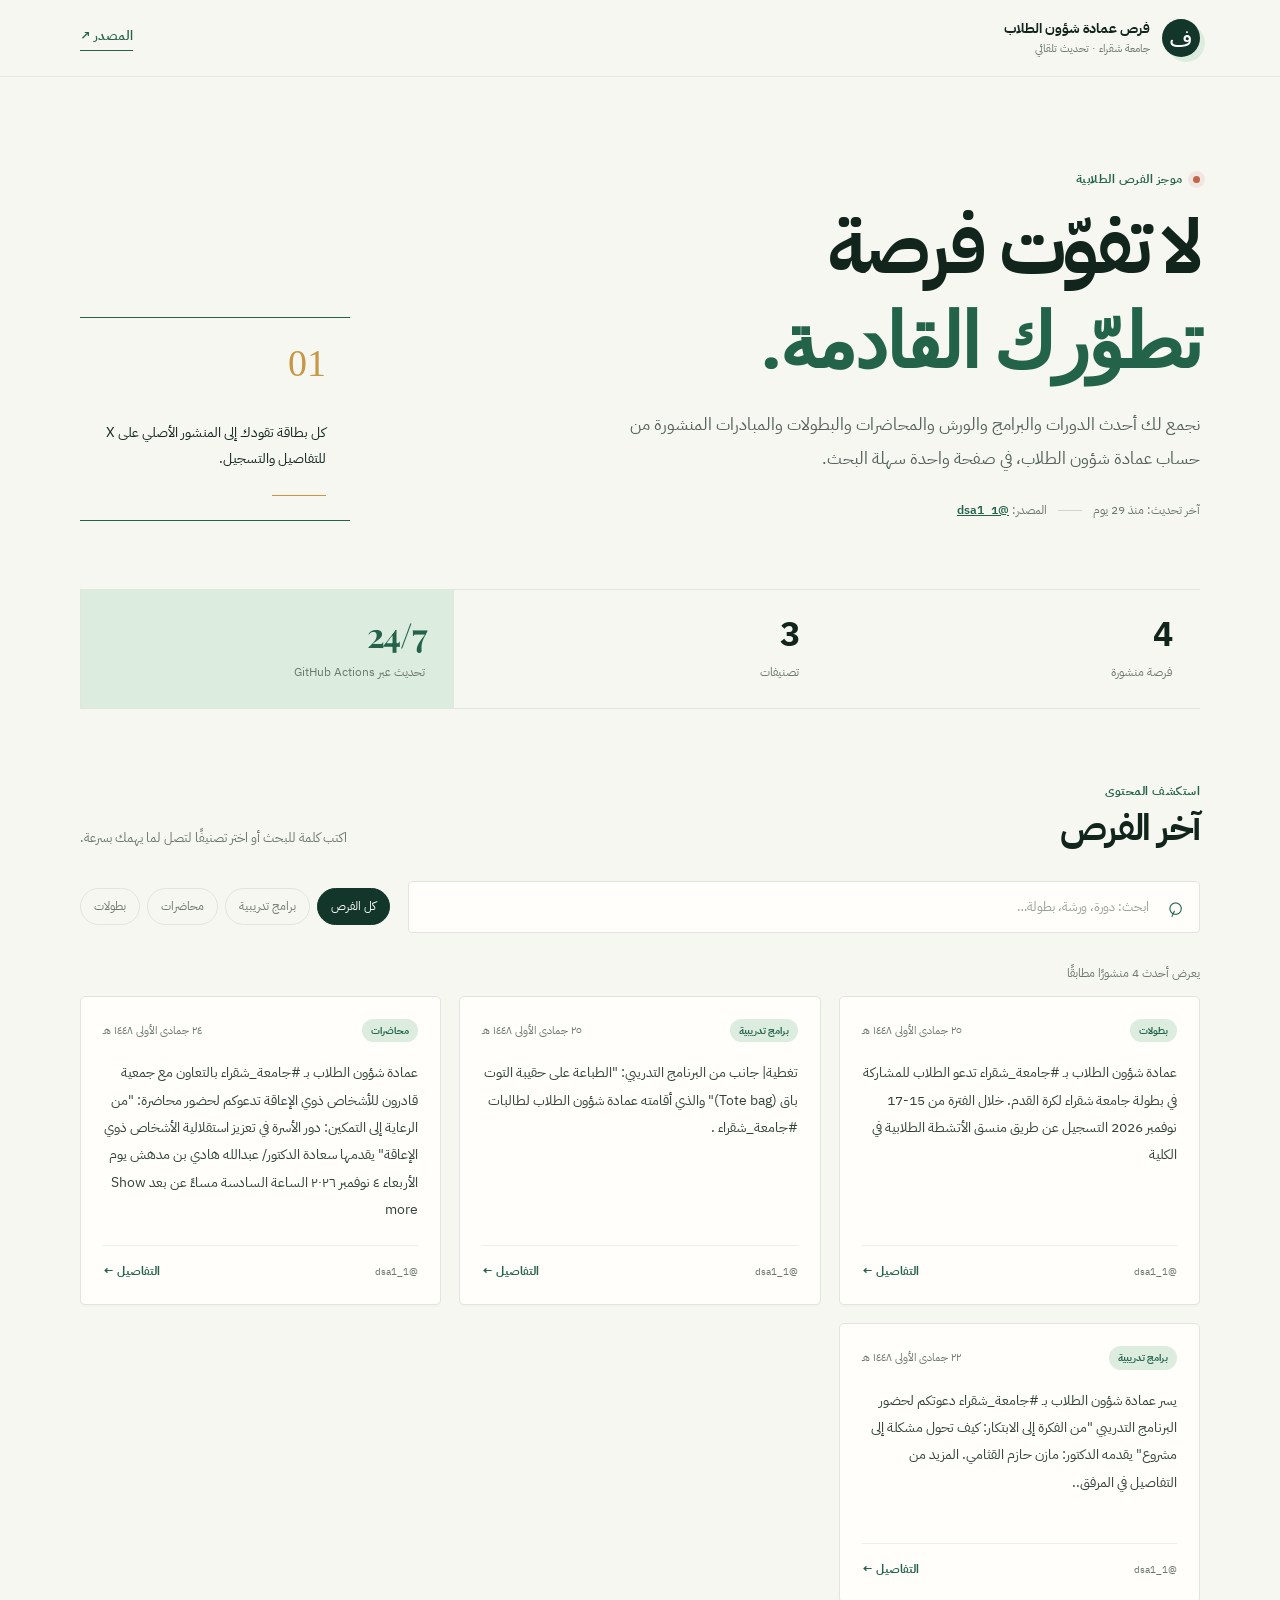
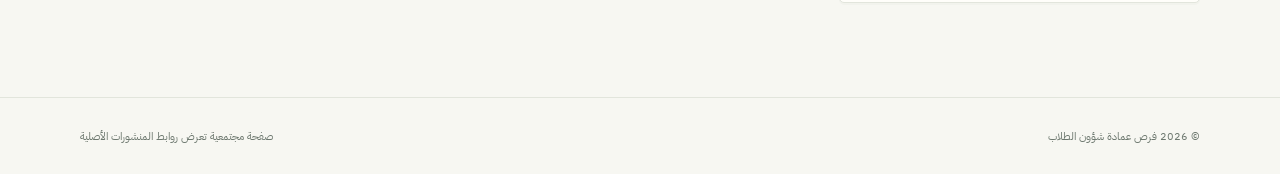
==== index.html @ 137a3822 "feat: صفحة فرص عمادة شؤون الطلاب" ====
<!doctype html>
<html lang="ar" dir="rtl">
  <head>
    <meta charset="UTF-8" />
    <meta name="viewport" content="width=device-width, initial-scale=1.0" />
    <meta name="description" content="منصة خفيفة تجمع فرص الدورات والبرامج والورش والبطولات من حساب عمادة شؤون الطلاب بجامعة شقراء." />
    <meta name="theme-color" content="#12372a" />
    <title>فرص عمادة شؤون الطلاب</title>
    <link rel="preconnect" href="https://fonts.googleapis.com" />
    <link rel="preconnect" href="https://fonts.gstatic.com" crossorigin />
    <link href="https://fonts.googleapis.com/css2?family=IBM+Plex+Sans+Arabic:wght@400;500;600;700&family=Playfair+Display:wght@600;700&display=swap" rel="stylesheet" />
    <link rel="stylesheet" href="styles.css" />
  </head>
  <body>
    <header class="site-header">
      <div class="shell header-inner">
        <a class="brand" href="./" aria-label="العودة إلى الصفحة الرئيسية">
          <span class="brand-mark" aria-hidden="true">ف</span>
          <span>
            <strong>فرص عمادة شؤون الطلاب</strong>
            <small>جامعة شقراء · تحديث تلقائي</small>
          </span>
        </a>
        <a class="source-link" href="https://x.com/1_dsa1" target="_blank" rel="noreferrer">المصدر <span aria-hidden="true">↗</span></a>
      </div>
    </header>

    <main>
      <section class="hero shell">
        <div class="hero-copy">
          <p class="eyebrow"><span class="live-dot"></span> موجز الفرص الطلابية</p>
          <h1>لا تفوّت فرصة<br /><em>تطوّرك القادمة.</em></h1>
          <p class="hero-text">نجمع لك أحدث الدورات والبرامج والورش والمحاضرات والبطولات والمبادرات المنشورة من حساب عمادة شؤون الطلاب، في صفحة واحدة سهلة البحث.</p>
          <div class="hero-meta">
            <span id="last-updated">جارٍ تحميل آخر تحديث…</span>
            <span class="meta-divider" aria-hidden="true"></span>
            <span>المصدر: <a href="https://x.com/1_dsa1" target="_blank" rel="noreferrer">@1_dsa1</a></span>
          </div>
        </div>
        <div class="hero-note" aria-label="معلومة عن الصفحة">
          <span class="note-number">01</span>
          <p>كل بطاقة تقودك إلى المنشور الأصلي على X للتفاصيل والتسجيل.</p>
          <span class="note-line"></span>
        </div>
      </section>

      <section class="shell stats" aria-label="إحصاءات المحتوى">
        <div class="stat-card"><strong id="total-count">—</strong><span>فرصة منشورة</span></div>
        <div class="stat-card"><strong id="category-count">—</strong><span>تصنيفات</span></div>
        <div class="stat-card accent-stat"><strong>24/7</strong><span>تحديث عبر GitHub Actions</span></div>
      </section>

      <section class="shell feed-section" aria-labelledby="feed-title">
        <div class="section-heading">
          <div>
            <p class="eyebrow">استكشف المحتوى</p>
            <h2 id="feed-title">آخر الفرص</h2>
          </div>
          <p class="section-description">اكتب كلمة للبحث أو اختر تصنيفًا لتصل لما يهمك بسرعة.</p>
        </div>

        <div class="toolbar">
          <label class="search-box">
            <span class="search-icon" aria-hidden="true">⌕</span>
            <span class="sr-only">ابحث في المنشورات</span>
            <input id="search-input" type="search" placeholder="ابحث: دورة، ورشة، بطولة…" autocomplete="off" />
            <button id="clear-search" class="clear-search" type="button" aria-label="مسح البحث" hidden>×</button>
          </label>
          <div id="filters" class="filters" role="tablist" aria-label="تصفية حسب التصنيف"></div>
        </div>

        <div id="feed-status" class="feed-status" role="status"></div>
        <div id="posts-grid" class="posts-grid" aria-live="polite"></div>
        <div id="empty-state" class="empty-state" hidden>
          <span class="empty-icon">⌁</span>
          <h3>ما لقينا نتائج بهذا البحث</h3>
          <p>جرّب كلمة أخرى أو اختر «كل الفرص» لعرض المحتوى المتاح.</p>
        </div>
      </section>
    </main>

    <footer class="site-footer">
      <div class="shell footer-inner">
        <span>© <span id="year"></span> فرص عمادة شؤون الطلاب</span>
        <span>صفحة مجتمعية تعرض روابط المنشورات الأصلية</span>
      </div>
    </footer>

    <script src="app.js" defer></script>
  </body>
</html>
---- styles.css ----
@import url('https://fonts.googleapis.com/css2?family=IBM+Plex+Sans+Arabic:wght@400;500;600;700&family=Playfair+Display:wght@600;700&display=swap');

:root {
  --ink: #12251d;
  --muted: #6d786f;
  --paper: #f7f7f2;
  --card: #fffefa;
  --line: #e2e5dc;
  --green: #12372a;
  --green-2: #23634a;
  --mint: #dcecdf;
  --gold: #c69745;
  --shadow: 0 16px 44px rgba(24, 52, 40, 0.08);
}

* { box-sizing: border-box; }
html { scroll-behavior: smooth; }
body {
  margin: 0;
  color: var(--ink);
  background: var(--paper);
  font-family: 'IBM Plex Sans Arabic', Tahoma, sans-serif;
  line-height: 1.75;
}
a { color: inherit; }
.shell { width: min(1120px, calc(100% - 40px)); margin-inline: auto; }
.site-header { border-bottom: 1px solid rgba(226, 229, 220, .8); background: rgba(247, 247, 242, .92); backdrop-filter: blur(14px); position: sticky; top: 0; z-index: 10; }
.header-inner { min-height: 76px; display: flex; align-items: center; justify-content: space-between; gap: 24px; }
.brand { display: inline-flex; align-items: center; gap: 12px; text-decoration: none; }
.brand-mark { width: 38px; height: 38px; border-radius: 50%; display: grid; place-items: center; color: #fff; background: var(--green); font-family: Georgia, serif; font-size: 23px; box-shadow: 5px 5px 0 var(--mint); }
.brand strong, .brand small { display: block; line-height: 1.35; }
.brand strong { font-size: 14px; font-weight: 700; }
.brand small { color: var(--muted); font-size: 11px; margin-top: 3px; }
.source-link { color: var(--green-2); text-decoration: none; font-size: 13px; font-weight: 600; border-bottom: 1px solid var(--green-2); padding-bottom: 2px; }
.hero { display: grid; grid-template-columns: minmax(0, 1fr) 270px; gap: 80px; padding-top: 92px; padding-bottom: 68px; align-items: end; }
.eyebrow { margin: 0 0 14px; color: var(--green-2); font-size: 12px; font-weight: 700; letter-spacing: .04em; }
.live-dot { width: 7px; height: 7px; display: inline-block; border-radius: 50%; background: #bd684b; margin-left: 7px; box-shadow: 0 0 0 5px rgba(189, 104, 75, .11); }
h1, h2, h3, p { margin-top: 0; }
h1 { max-width: 690px; margin-bottom: 20px; font-size: clamp(42px, 6vw, 76px); line-height: 1.17; letter-spacing: -.045em; font-weight: 700; }
h1 em { color: var(--green-2); font-family: 'Playfair Display', Georgia, serif; font-style: normal; letter-spacing: -.04em; }
.hero-text { max-width: 600px; color: #526159; font-size: 17px; line-height: 2; margin-bottom: 24px; }
.hero-meta { display: flex; align-items: center; flex-wrap: wrap; gap: 11px; color: var(--muted); font-size: 12px; }
.hero-meta a { color: var(--green-2); font-weight: 600; }
.meta-divider { width: 24px; border-top: 1px solid #cfd5ca; }
.hero-note { position: relative; min-height: 192px; padding: 26px 24px 24px; border-top: 1px solid var(--green-2); border-bottom: 1px solid var(--green-2); }
.note-number { color: var(--gold); font-family: Georgia, serif; font-size: 38px; line-height: 1; }
.hero-note p { margin: 35px 0 24px; font-size: 14px; line-height: 1.8; }
.note-line { display: block; height: 1px; width: 54px; background: var(--gold); }
.stats { display: grid; grid-template-columns: repeat(3, 1fr); border-block: 1px solid var(--line); }
.stat-card { min-height: 116px; padding: 25px 28px; border-left: 1px solid var(--line); }
.stat-card:first-child { border-left: 0; }
.stat-card strong, .stat-card span { display: block; }
.stat-card strong { font-size: 34px; line-height: 1.15; letter-spacing: -.04em; }
.stat-card span { color: var(--muted); font-size: 12px; margin-top: 8px; }
.accent-stat { background: var(--mint); }
.accent-stat strong { color: var(--green-2); font-family: 'Playfair Display', Georgia, serif; }
.feed-section { padding-top: 72px; padding-bottom: 94px; }
.section-heading { display: flex; align-items: end; justify-content: space-between; gap: 30px; margin-bottom: 30px; }
.section-heading .eyebrow { margin-bottom: 4px; }
h2 { margin-bottom: 0; font-size: 36px; letter-spacing: -.035em; line-height: 1.25; }
.section-description { max-width: 290px; color: var(--muted); font-size: 13px; margin-bottom: 0; line-height: 1.9; }
.toolbar { display: flex; gap: 18px; align-items: center; margin-bottom: 30px; }
.search-box { flex: 1 1 290px; min-height: 52px; position: relative; display: flex; align-items: center; border: 1px solid var(--line); background: var(--card); border-radius: 4px; transition: border-color .2s, box-shadow .2s; }
.search-box:focus-within { border-color: var(--green-2); box-shadow: 0 0 0 4px rgba(35, 99, 74, .08); }
.search-icon { color: var(--green-2); font-size: 27px; line-height: 1; padding: 0 16px; transform: rotate(-20deg); }
.search-box input { min-width: 0; flex: 1; height: 50px; border: 0; outline: none; color: var(--ink); background: transparent; font: inherit; font-size: 13px; }
.search-box input::placeholder { color: #98a19b; }
.clear-search { border: 0; background: transparent; color: var(--muted); cursor: pointer; font-size: 24px; line-height: 1; padding: 6px 15px; }
.filters { display: flex; gap: 7px; flex-wrap: wrap; justify-content: flex-start; }
.filter-button { border: 1px solid var(--line); border-radius: 20px; padding: 7px 13px; color: var(--muted); background: transparent; cursor: pointer; font: inherit; font-size: 12px; white-space: nowrap; transition: .2s; }
.filter-button:hover, .filter-button.active { color: #fff; border-color: var(--green); background: var(--green); }
.feed-status { min-height: 23px; color: var(--muted); font-size: 12px; margin-bottom: 10px; }
.posts-grid { display: grid; grid-template-columns: repeat(3, minmax(0, 1fr)); gap: 18px; }
.post-card { display: flex; min-height: 280px; flex-direction: column; background: var(--card); border: 1px solid var(--line); border-radius: 5px; padding: 22px; box-shadow: 0 2px 0 rgba(18, 55, 42, .02); transition: transform .22s ease, box-shadow .22s ease, border-color .22s ease; }
.post-card:hover { transform: translateY(-4px); border-color: #c9d7cc; box-shadow: var(--shadow); }
.card-top { display: flex; justify-content: space-between; align-items: center; gap: 10px; margin-bottom: 17px; }
.card-date { color: var(--muted); font-size: 11px; }
.card-category { color: var(--green-2); background: var(--mint); border-radius: 20px; padding: 3px 9px; font-size: 10px; font-weight: 700; }
.post-text { display: -webkit-box; line-clamp: 6; -webkit-line-clamp: 6; -webkit-box-orient: vertical; overflow: hidden; color: #304238; font-size: 14px; line-height: 1.95; margin-bottom: 22px; }
.post-footer { display: flex; align-items: center; justify-content: space-between; gap: 10px; margin-top: auto; padding-top: 15px; border-top: 1px solid #edf0ea; }
.post-tags { display: flex; flex-wrap: wrap; gap: 5px; }
.post-tag { color: var(--muted); font-size: 10px; }
.post-link { color: var(--green-2); font-size: 12px; font-weight: 700; text-decoration: none; white-space: nowrap; }
.post-link span { display: inline-block; transition: transform .2s; }
.post-link:hover span { transform: translateX(-4px); }
.empty-state { text-align: center; padding: 70px 20px; border: 1px dashed #ccd7cd; background: rgba(255, 254, 250, .55); }
.empty-icon { color: var(--gold); display: block; font-size: 38px; line-height: 1; }
.empty-state h3 { margin: 12px 0 4px; font-size: 18px; }
.empty-state p { color: var(--muted); margin: 0; font-size: 13px; }
.site-footer { border-top: 1px solid var(--line); color: var(--muted); font-size: 11px; }
.footer-inner { min-height: 76px; display: flex; align-items: center; justify-content: space-between; gap: 20px; }
.sr-only { position: absolute; width: 1px; height: 1px; padding: 0; margin: -1px; overflow: hidden; clip: rect(0, 0, 0, 0); white-space: nowrap; border: 0; }
@media (max-width: 900px) {
  .hero { grid-template-columns: 1fr; gap: 35px; padding-top: 68px; }
  .hero-note { max-width: 400px; }
  .posts-grid { grid-template-columns: repeat(2, minmax(0, 1fr)); }
  .toolbar { align-items: stretch; flex-direction: column; }
}
@media (max-width: 620px) {
  .shell { width: min(100% - 28px, 1120px); }
  .header-inner { min-height: 68px; }
  .brand strong { font-size: 12px; }
  .brand small { font-size: 10px; }
  .source-link { font-size: 11px; }
  .hero { padding-top: 52px; padding-bottom: 48px; }
  h1 { font-size: 46px; }
  .hero-text { font-size: 15px; }
  .stats { grid-template-columns: 1fr 1fr; }
  .stat-card { min-height: 96px; padding: 19px 16px; }
  .stat-card strong { font-size: 27px; }
  .accent-stat { grid-column: span 2; border-top: 1px solid var(--line); border-left: 0; }
  .feed-section { padding-top: 52px; padding-bottom: 64px; }
  .section-heading { display: block; }
  .section-description { margin-top: 12px; }
  .posts-grid { grid-template-columns: 1fr; }
  .post-card { min-height: 245px; }
  .footer-inner { align-items: flex-start; flex-direction: column; justify-content: center; padding-block: 17px; gap: 2px; }
}
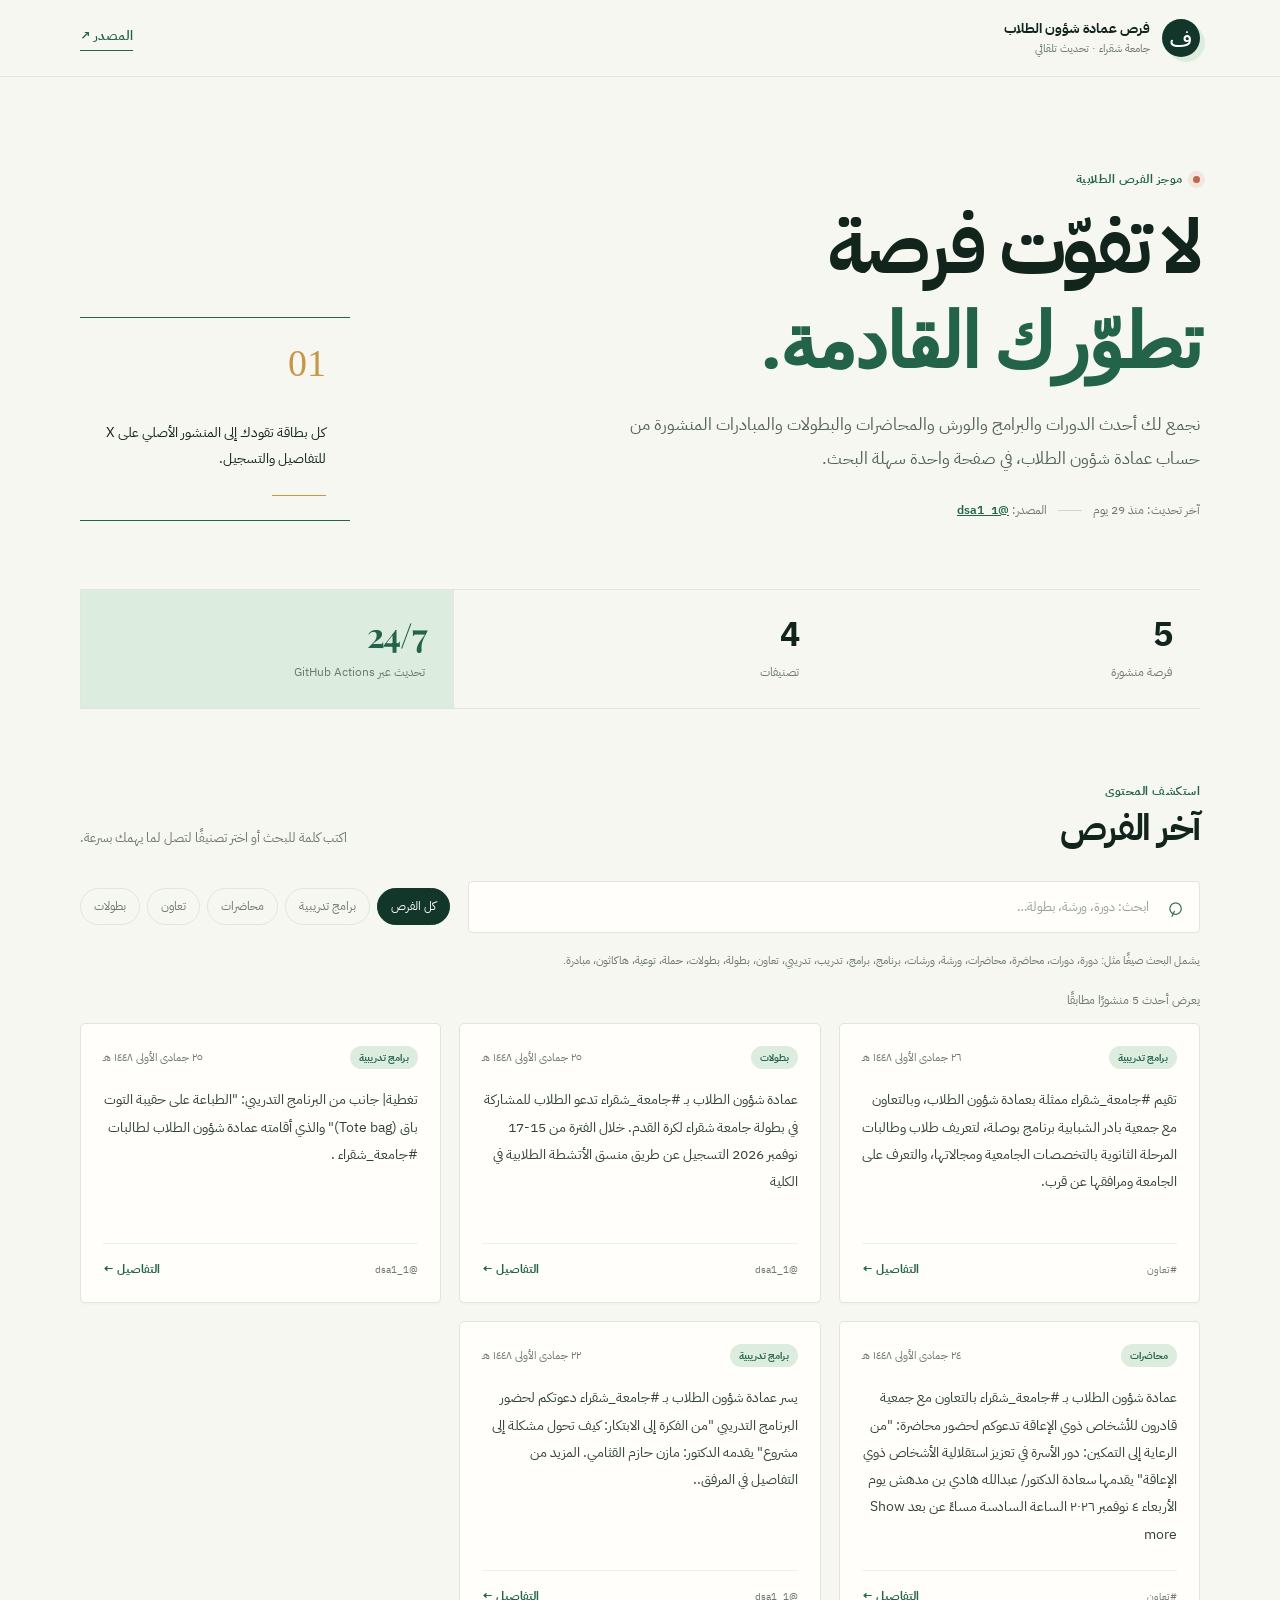
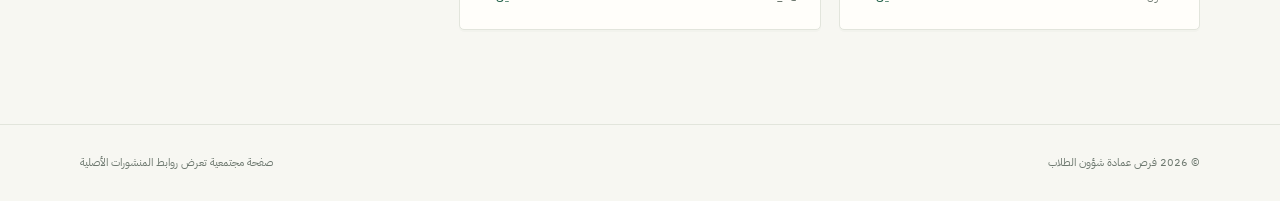
==== commit 095049c4: "feat: expand Arabic opportunity keywords" ====
--- a/index.html
+++ b/index.html
@@ -68,6 +68,7 @@
           </label>
           <div id="filters" class="filters" role="tablist" aria-label="تصفية حسب التصنيف"></div>
         </div>
+        <p class="keyword-hint">يشمل البحث صيغًا مثل: دورة، دورات، محاضرة، محاضرات، ورشة، ورشات، برنامج، برامج، تدريب، تدريبي، تعاون، بطولة، بطولات، حملة، توعية، هاكاثون، مبادرة.</p>
 
         <div id="feed-status" class="feed-status" role="status"></div>
         <div id="posts-grid" class="posts-grid" aria-live="polite"></div>
--- a/styles.css
+++ b/styles.css
@@ -67,6 +67,7 @@
 .search-box input::placeholder { color: #98a19b; }
 .clear-search { border: 0; background: transparent; color: var(--muted); cursor: pointer; font-size: 24px; line-height: 1; padding: 6px 15px; }
 .filters { display: flex; gap: 7px; flex-wrap: wrap; justify-content: flex-start; }
+.keyword-hint { color: var(--muted); font-size: 11px; line-height: 1.9; margin: -12px 0 18px; }
 .filter-button { border: 1px solid var(--line); border-radius: 20px; padding: 7px 13px; color: var(--muted); background: transparent; cursor: pointer; font: inherit; font-size: 12px; white-space: nowrap; transition: .2s; }
 .filter-button:hover, .filter-button.active { color: #fff; border-color: var(--green); background: var(--green); }
 .feed-status { min-height: 23px; color: var(--muted); font-size: 12px; margin-bottom: 10px; }
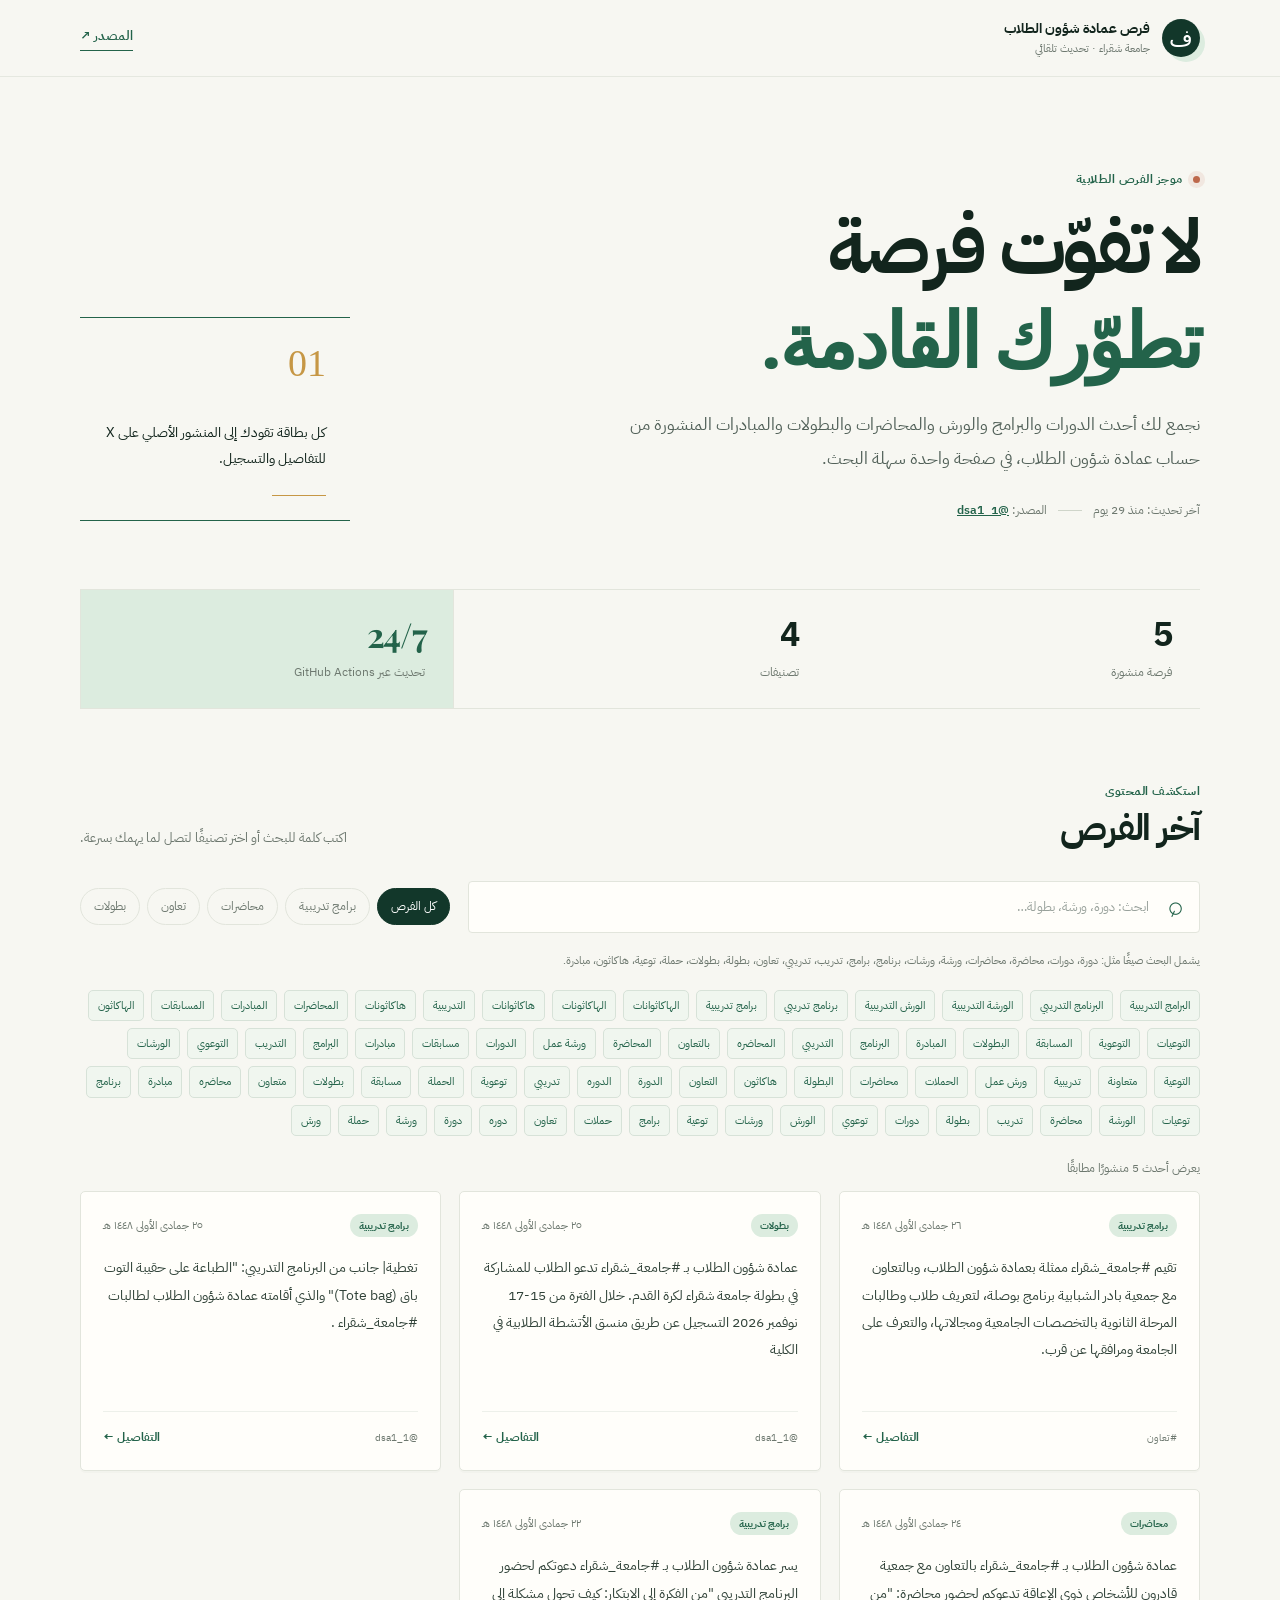
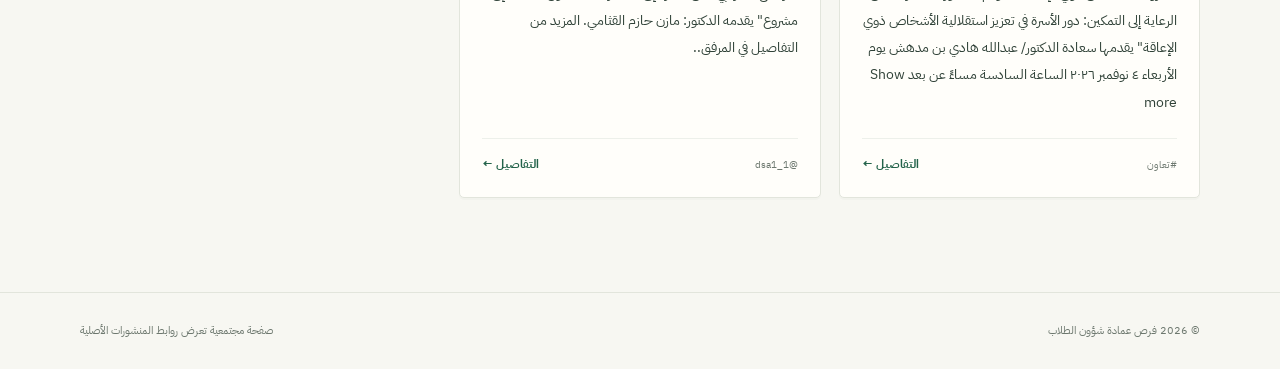
==== commit a69c5c40: "feat: show all search keywords" ====
--- a/index.html
+++ b/index.html
@@ -69,6 +69,7 @@
           <div id="filters" class="filters" role="tablist" aria-label="تصفية حسب التصنيف"></div>
         </div>
         <p class="keyword-hint">يشمل البحث صيغًا مثل: دورة، دورات، محاضرة، محاضرات، ورشة، ورشات، برنامج، برامج، تدريب، تدريبي، تعاون، بطولة، بطولات، حملة، توعية، هاكاثون، مبادرة.</p>
+        <div id="keyword-chips" class="keyword-chips" aria-label="كلمات بحث سريعة"></div>
 
         <div id="feed-status" class="feed-status" role="status"></div>
         <div id="posts-grid" class="posts-grid" aria-live="polite"></div>
--- a/styles.css
+++ b/styles.css
@@ -68,6 +68,9 @@
 .clear-search { border: 0; background: transparent; color: var(--muted); cursor: pointer; font-size: 24px; line-height: 1; padding: 6px 15px; }
 .filters { display: flex; gap: 7px; flex-wrap: wrap; justify-content: flex-start; }
 .keyword-hint { color: var(--muted); font-size: 11px; line-height: 1.9; margin: -12px 0 18px; }
+.keyword-chips { display: flex; gap: 7px; flex-wrap: wrap; max-height: none; overflow: visible; margin-bottom: 22px; }
+.keyword-chip { border: 1px solid #d7e2d8; border-radius: 5px; padding: 5px 9px; color: var(--green-2); background: #f0f6ef; cursor: pointer; font: inherit; font-size: 11px; transition: .2s; }
+.keyword-chip:hover, .keyword-chip:focus-visible { color: #fff; border-color: var(--green); background: var(--green); outline: none; }
 .filter-button { border: 1px solid var(--line); border-radius: 20px; padding: 7px 13px; color: var(--muted); background: transparent; cursor: pointer; font: inherit; font-size: 12px; white-space: nowrap; transition: .2s; }
 .filter-button:hover, .filter-button.active { color: #fff; border-color: var(--green); background: var(--green); }
 .feed-status { min-height: 23px; color: var(--muted); font-size: 12px; margin-bottom: 10px; }
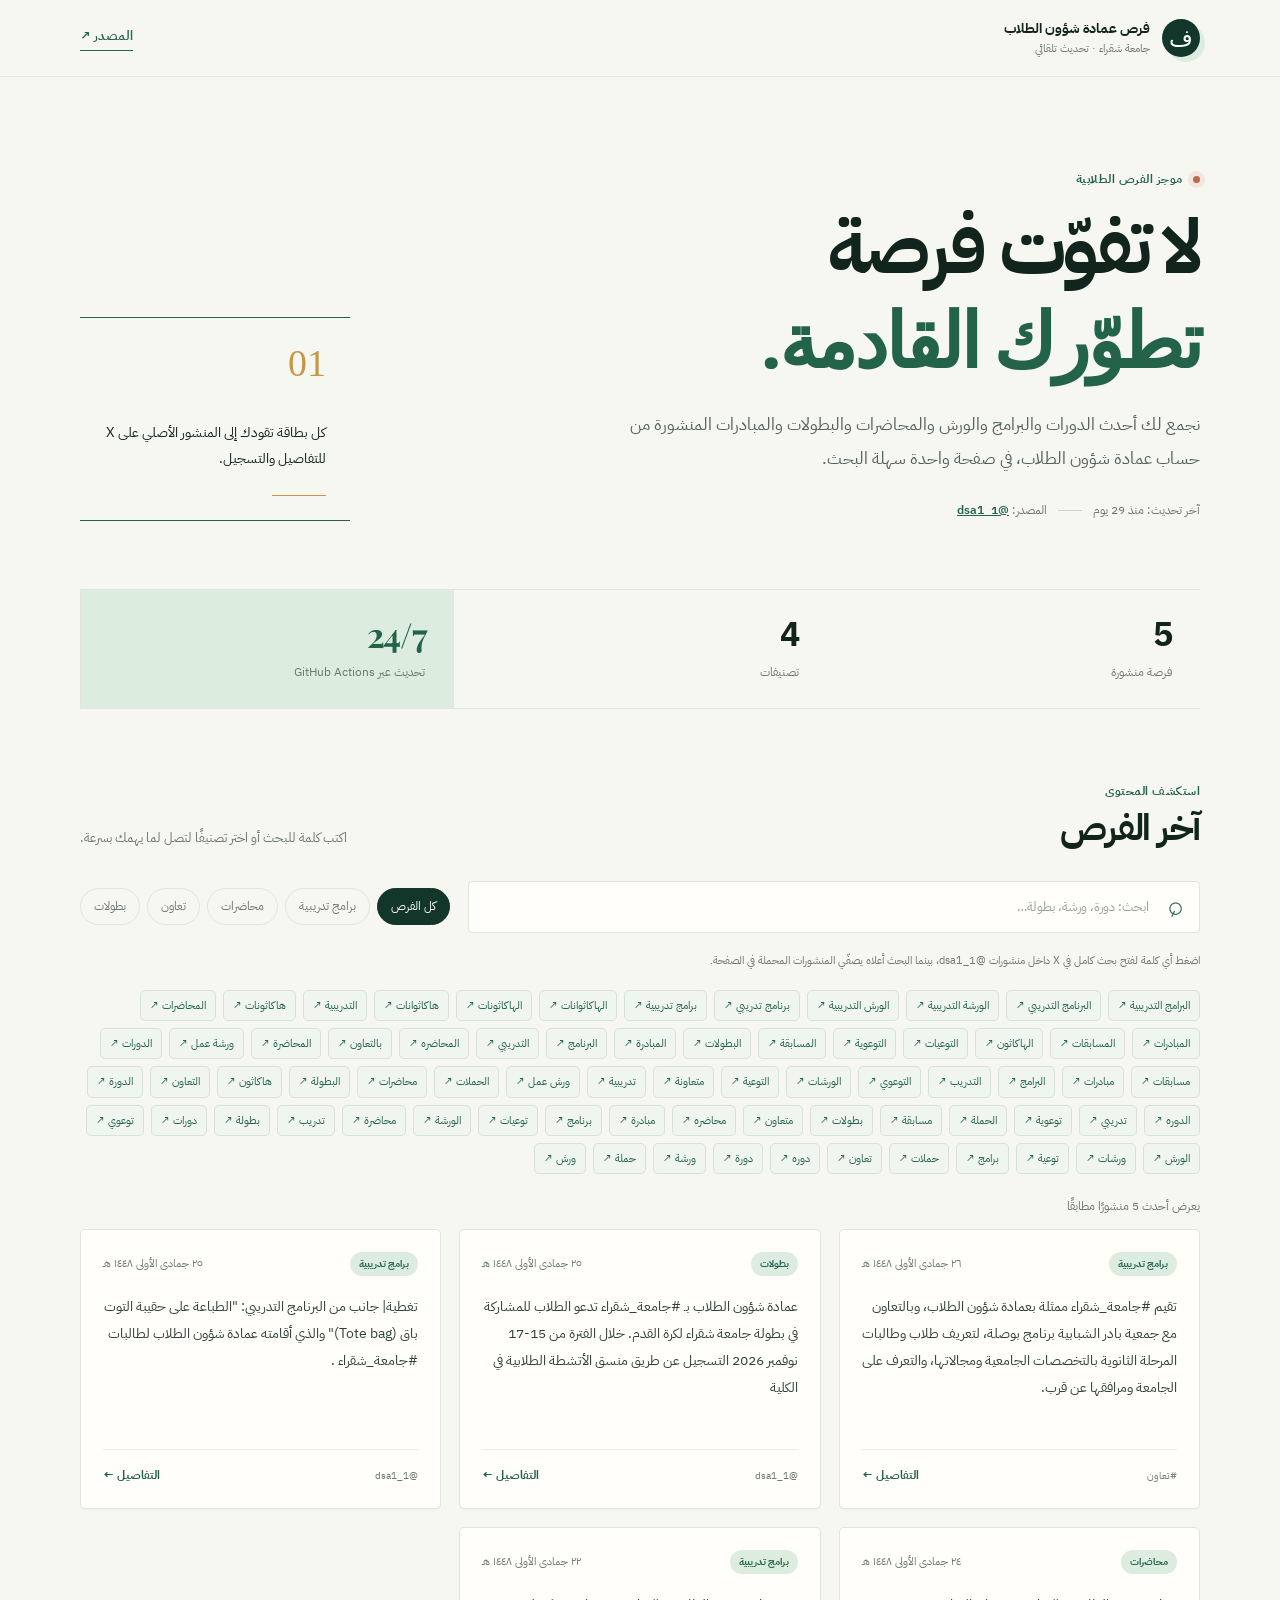
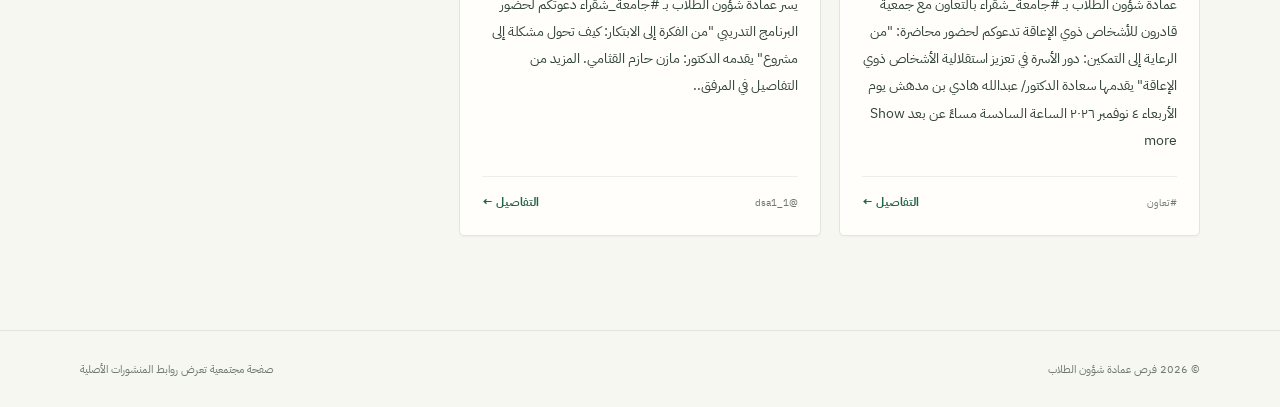
==== commit 5b66e71e: "feat: open full X search for each keyword" ====
--- a/index.html
+++ b/index.html
@@ -68,7 +68,7 @@
           </label>
           <div id="filters" class="filters" role="tablist" aria-label="تصفية حسب التصنيف"></div>
         </div>
-        <p class="keyword-hint">يشمل البحث صيغًا مثل: دورة، دورات، محاضرة، محاضرات، ورشة، ورشات، برنامج، برامج، تدريب، تدريبي، تعاون، بطولة، بطولات، حملة، توعية، هاكاثون، مبادرة.</p>
+        <p class="keyword-hint">اضغط أي كلمة لفتح بحث كامل في X داخل منشورات @1_dsa1، بينما البحث أعلاه يصفّي المنشورات المحملة في الصفحة.</p>
         <div id="keyword-chips" class="keyword-chips" aria-label="كلمات بحث سريعة"></div>
 
         <div id="feed-status" class="feed-status" role="status"></div>
--- a/styles.css
+++ b/styles.css
@@ -69,7 +69,7 @@
 .filters { display: flex; gap: 7px; flex-wrap: wrap; justify-content: flex-start; }
 .keyword-hint { color: var(--muted); font-size: 11px; line-height: 1.9; margin: -12px 0 18px; }
 .keyword-chips { display: flex; gap: 7px; flex-wrap: wrap; max-height: none; overflow: visible; margin-bottom: 22px; }
-.keyword-chip { border: 1px solid #d7e2d8; border-radius: 5px; padding: 5px 9px; color: var(--green-2); background: #f0f6ef; cursor: pointer; font: inherit; font-size: 11px; transition: .2s; }
+.keyword-chip { display: inline-block; border: 1px solid #d7e2d8; border-radius: 5px; padding: 5px 9px; color: var(--green-2); background: #f0f6ef; cursor: pointer; font: inherit; font-size: 11px; text-decoration: none; transition: .2s; }
 .keyword-chip:hover, .keyword-chip:focus-visible { color: #fff; border-color: var(--green); background: var(--green); outline: none; }
 .filter-button { border: 1px solid var(--line); border-radius: 20px; padding: 7px 13px; color: var(--muted); background: transparent; cursor: pointer; font: inherit; font-size: 12px; white-space: nowrap; transition: .2s; }
 .filter-button:hover, .filter-button.active { color: #fff; border-color: var(--green); background: var(--green); }
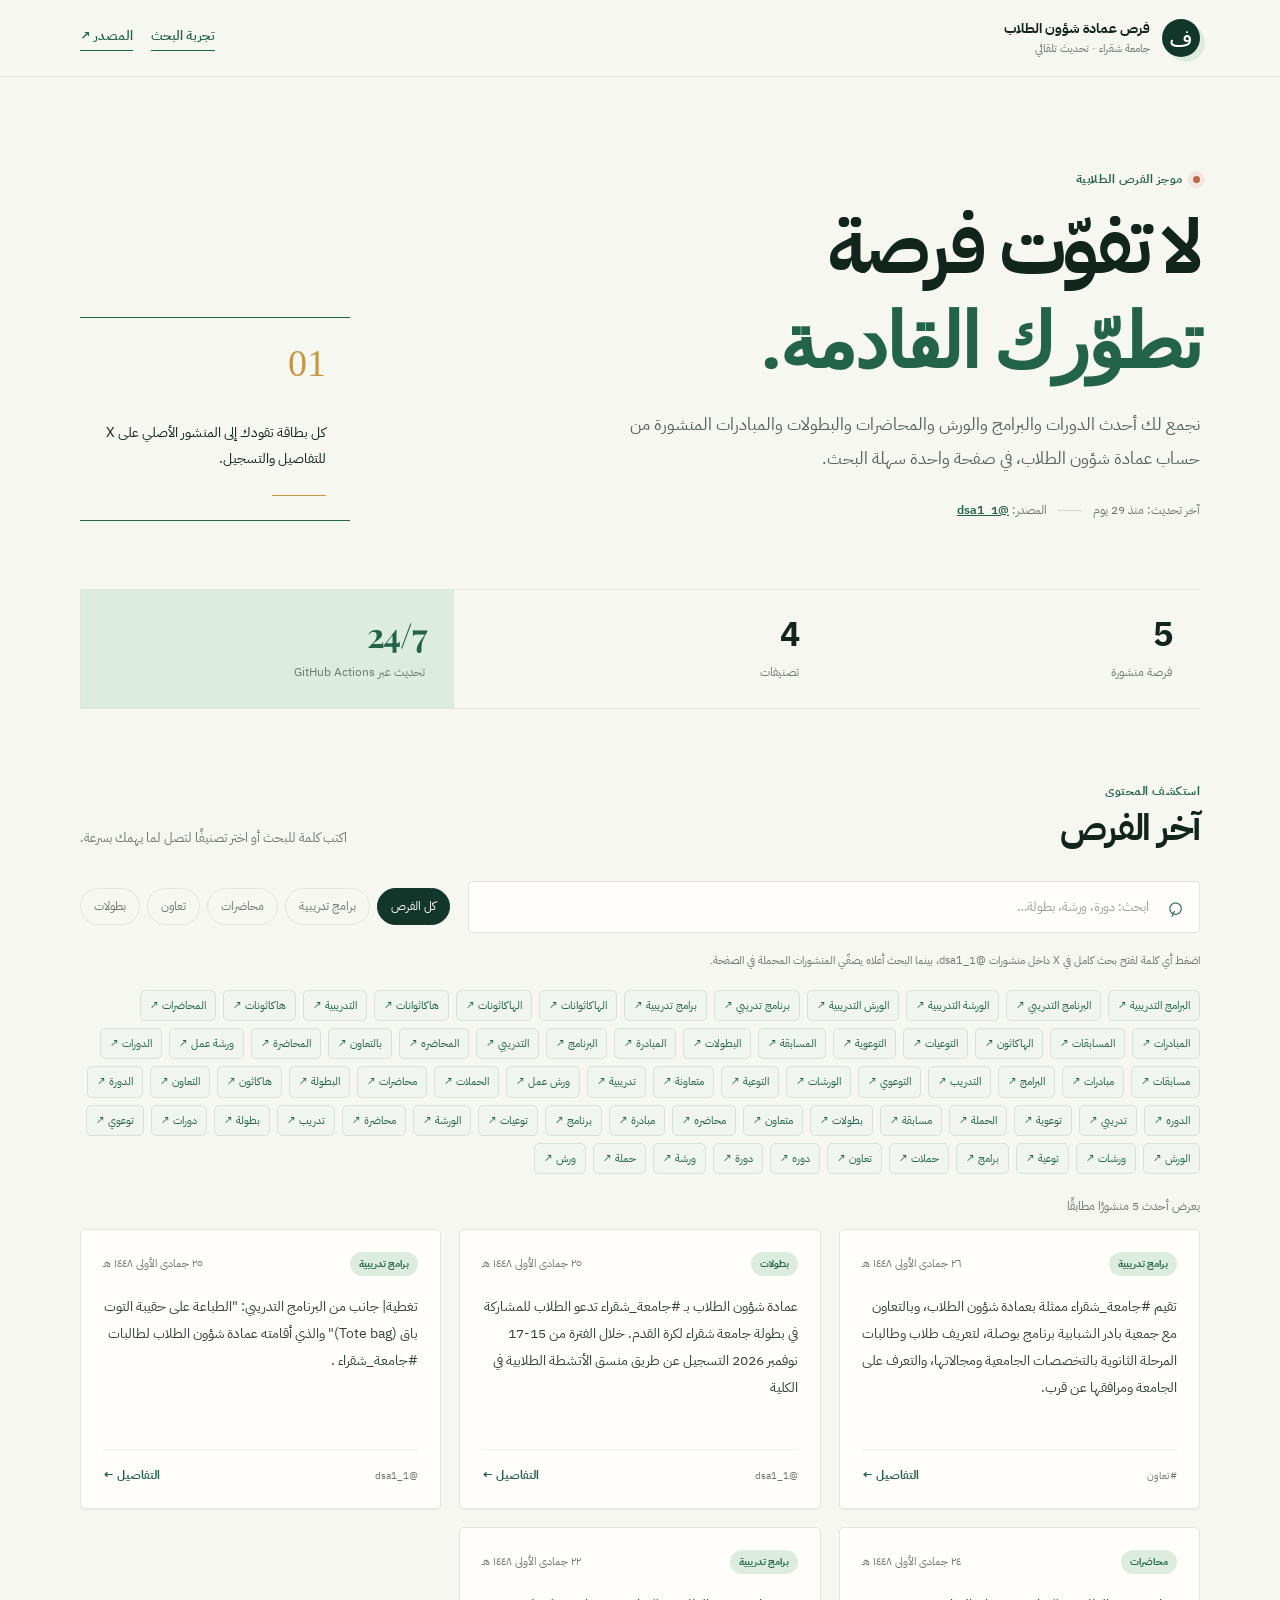
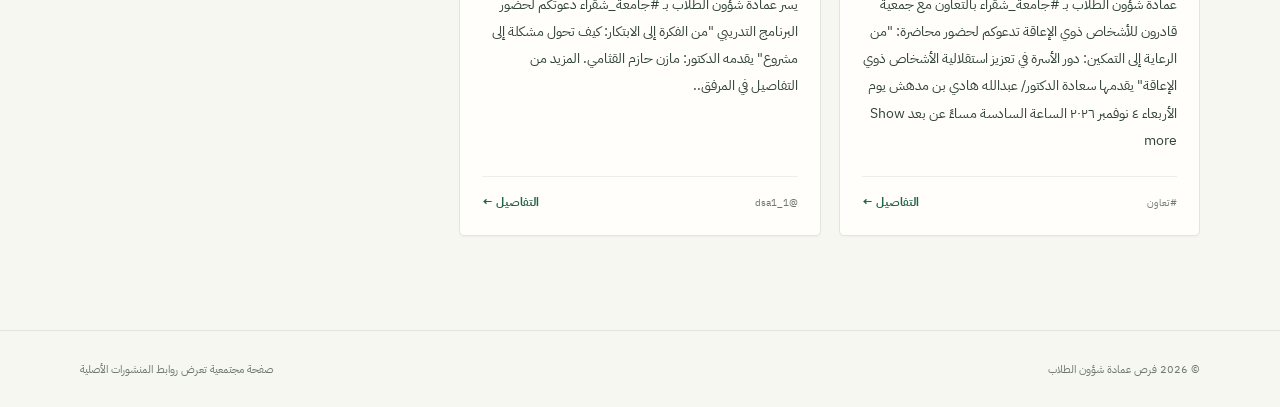
==== commit dcd2d0be: "feat: add local keyword filtering demo" ====
--- a/index.html
+++ b/index.html
@@ -21,7 +21,7 @@
             <small>جامعة شقراء · تحديث تلقائي</small>
           </span>
         </a>
-        <a class="source-link" href="https://x.com/1_dsa1" target="_blank" rel="noreferrer">المصدر <span aria-hidden="true">↗</span></a>
+        <div class="header-links"><a class="source-link" href="demo.html">تجربة البحث</a><a class="source-link" href="https://x.com/1_dsa1" target="_blank" rel="noreferrer">المصدر <span aria-hidden="true">↗</span></a></div>
       </div>
     </header>
 
--- a/styles.css
+++ b/styles.css
@@ -32,6 +32,7 @@
 .brand strong { font-size: 14px; font-weight: 700; }
 .brand small { color: var(--muted); font-size: 11px; margin-top: 3px; }
 .source-link { color: var(--green-2); text-decoration: none; font-size: 13px; font-weight: 600; border-bottom: 1px solid var(--green-2); padding-bottom: 2px; }
+.header-links { display: flex; align-items: center; gap: 18px; }
 .hero { display: grid; grid-template-columns: minmax(0, 1fr) 270px; gap: 80px; padding-top: 92px; padding-bottom: 68px; align-items: end; }
 .eyebrow { margin: 0 0 14px; color: var(--green-2); font-size: 12px; font-weight: 700; letter-spacing: .04em; }
 .live-dot { width: 7px; height: 7px; display: inline-block; border-radius: 50%; background: #bd684b; margin-left: 7px; box-shadow: 0 0 0 5px rgba(189, 104, 75, .11); }
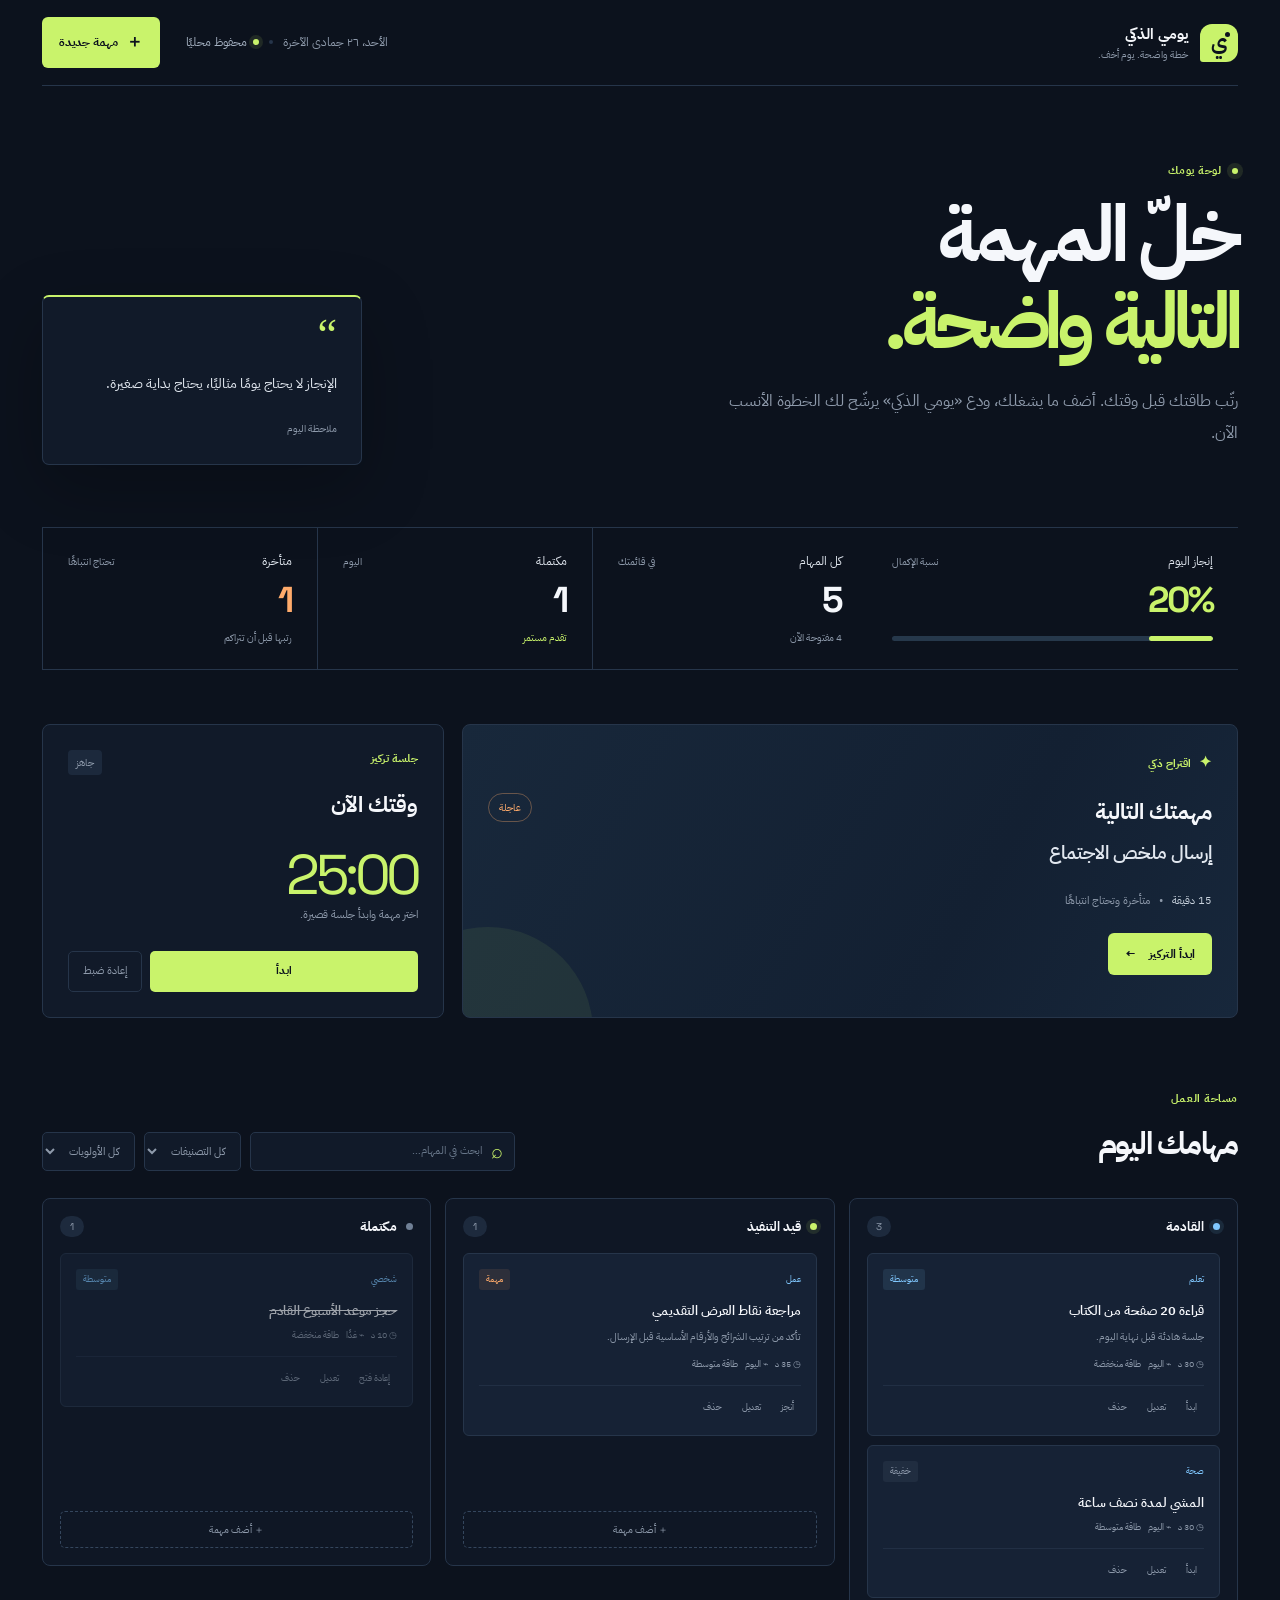
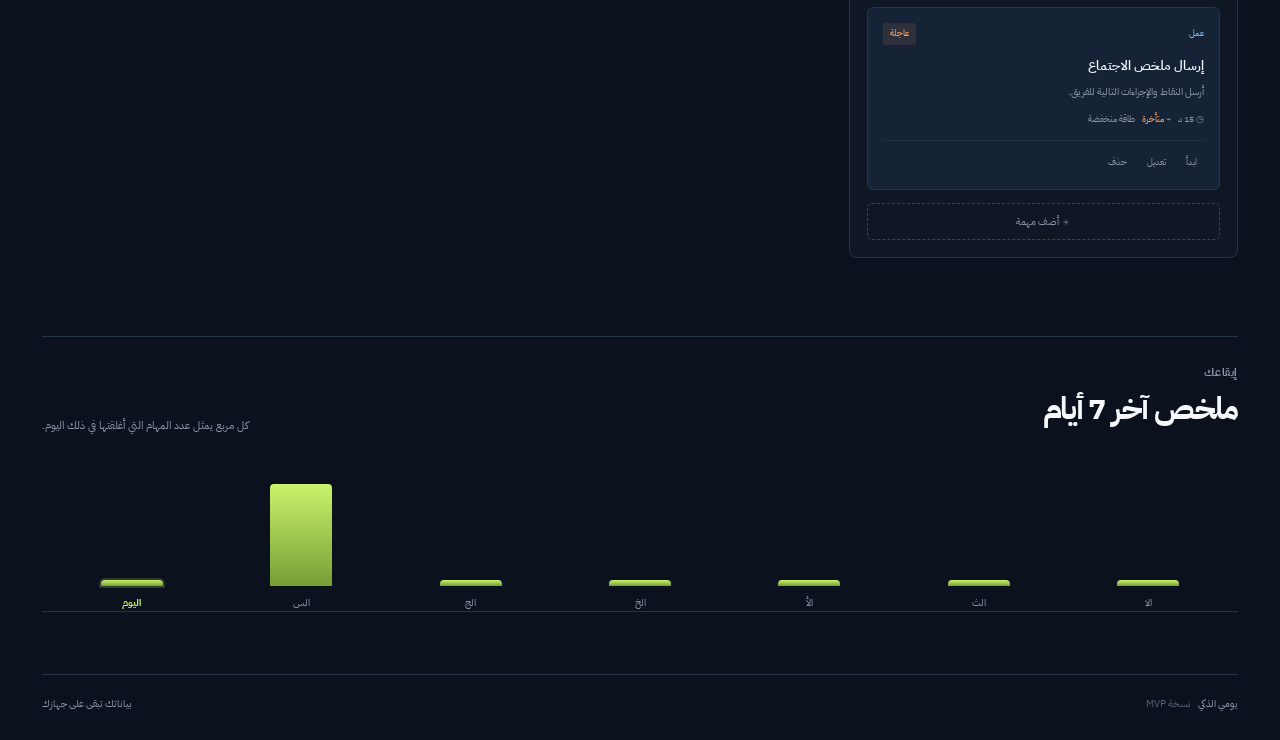
==== commit 5218db67: "feat: build smart daily dashboard MVP" ====
--- a/index.html
+++ b/index.html
@@ -3,91 +3,84 @@
   <head>
     <meta charset="UTF-8" />
     <meta name="viewport" content="width=device-width, initial-scale=1.0" />
-    <meta name="description" content="منصة خفيفة تجمع فرص الدورات والبرامج والورش والبطولات من حساب عمادة شؤون الطلاب بجامعة شقراء." />
-    <meta name="theme-color" content="#12372a" />
-    <title>فرص عمادة شؤون الطلاب</title>
+    <meta name="description" content="يومي الذكي: لوحة تحكم عربية لإدارة المهام اليومية والتركيز على الخطوة التالية." />
+    <meta name="theme-color" content="#101827" />
+    <title>يومي الذكي | لوحة المهام اليومية</title>
     <link rel="preconnect" href="https://fonts.googleapis.com" />
     <link rel="preconnect" href="https://fonts.gstatic.com" crossorigin />
-    <link href="https://fonts.googleapis.com/css2?family=IBM+Plex+Sans+Arabic:wght@400;500;600;700&family=Playfair+Display:wght@600;700&display=swap" rel="stylesheet" />
+    <link href="https://fonts.googleapis.com/css2?family=IBM+Plex+Sans+Arabic:wght@400;500;600;700&family=Space+Grotesk:wght@500;600;700&display=swap" rel="stylesheet" />
     <link rel="stylesheet" href="styles.css" />
   </head>
   <body>
-    <header class="site-header">
-      <div class="shell header-inner">
-        <a class="brand" href="./" aria-label="العودة إلى الصفحة الرئيسية">
-          <span class="brand-mark" aria-hidden="true">ف</span>
-          <span>
-            <strong>فرص عمادة شؤون الطلاب</strong>
-            <small>جامعة شقراء · تحديث تلقائي</small>
-          </span>
+    <div class="app-shell">
+      <header class="topbar">
+        <a class="brand" href="./" aria-label="يومي الذكي">
+          <span class="brand-mark">ي<span></span></span>
+          <span><strong>يومي الذكي</strong><small>خطة واضحة. يوم أخف.</small></span>
         </a>
-        <div class="header-links"><a class="source-link" href="demo.html">تجربة البحث</a><a class="source-link" href="https://x.com/1_dsa1" target="_blank" rel="noreferrer">المصدر <span aria-hidden="true">↗</span></a></div>
-      </div>
-    </header>
+        <div class="topbar-meta">
+          <span id="today-label">اليوم</span>
+          <span class="topbar-dot"></span>
+          <span class="save-state"><i></i> محفوظ محليًا</span>
+        </div>
+        <button id="add-task-top" class="primary-button" type="button"><span>＋</span> مهمة جديدة</button>
+      </header>
 
-    <main>
-      <section class="hero shell">
-        <div class="hero-copy">
-          <p class="eyebrow"><span class="live-dot"></span> موجز الفرص الطلابية</p>
-          <h1>لا تفوّت فرصة<br /><em>تطوّرك القادمة.</em></h1>
-          <p class="hero-text">نجمع لك أحدث الدورات والبرامج والورش والمحاضرات والبطولات والمبادرات المنشورة من حساب عمادة شؤون الطلاب، في صفحة واحدة سهلة البحث.</p>
-          <div class="hero-meta">
-            <span id="last-updated">جارٍ تحميل آخر تحديث…</span>
-            <span class="meta-divider" aria-hidden="true"></span>
-            <span>المصدر: <a href="https://x.com/1_dsa1" target="_blank" rel="noreferrer">@1_dsa1</a></span>
+      <main>
+        <section class="hero-grid">
+          <div class="hero-copy">
+            <p class="eyebrow"><span class="pulse-dot"></span> لوحة يومك</p>
+            <h1>خلّ المهمة<br /><em>التالية واضحة.</em></h1>
+            <p class="hero-text">رتّب طاقتك قبل وقتك. أضف ما يشغلك، ودع «يومي الذكي» يرشّح لك الخطوة الأنسب الآن.</p>
           </div>
-        </div>
-        <div class="hero-note" aria-label="معلومة عن الصفحة">
-          <span class="note-number">01</span>
-          <p>كل بطاقة تقودك إلى المنشور الأصلي على X للتفاصيل والتسجيل.</p>
-          <span class="note-line"></span>
-        </div>
-      </section>
+          <div class="hero-quote">
+            <span class="quote-mark">“</span>
+            <p id="daily-nudge">الإنجاز لا يحتاج يومًا مثاليًا، يحتاج بداية صغيرة.</p>
+            <small>ملاحظة اليوم</small>
+          </div>
+        </section>
 
-      <section class="shell stats" aria-label="إحصاءات المحتوى">
-        <div class="stat-card"><strong id="total-count">—</strong><span>فرصة منشورة</span></div>
-        <div class="stat-card"><strong id="category-count">—</strong><span>تصنيفات</span></div>
-        <div class="stat-card accent-stat"><strong>24/7</strong><span>تحديث عبر GitHub Actions</span></div>
-      </section>
+        <section class="stats-grid" aria-label="ملخص اليوم">
+          <article class="stat-card stat-progress"><div class="stat-label">إنجاز اليوم <span>نسبة الإكمال</span></div><strong id="progress-value">0%</strong><div class="progress-track"><span id="progress-bar"></span></div></article>
+          <article class="stat-card"><div class="stat-label">كل المهام <span>في قائمتك</span></div><strong id="total-count">0</strong><small class="stat-foot" id="active-count">0 مفتوحة الآن</small></article>
+          <article class="stat-card"><div class="stat-label">مكتملة <span>اليوم</span></div><strong id="completed-count">0</strong><small class="stat-foot positive" id="completed-note">بداية جيدة</small></article>
+          <article class="stat-card stat-alert"><div class="stat-label">متأخرة <span>تحتاج انتباهًا</span></div><strong id="overdue-count">0</strong><small class="stat-foot" id="overdue-note">كل شيء تحت السيطرة</small></article>
+        </section>
 
-      <section class="shell feed-section" aria-labelledby="feed-title">
-        <div class="section-heading">
-          <div>
-            <p class="eyebrow">استكشف المحتوى</p>
-            <h2 id="feed-title">آخر الفرص</h2>
+        <section class="focus-grid">
+          <article class="suggestion-card" aria-labelledby="suggestion-title">
+            <div class="card-kicker"><span class="spark">✦</span> اقتراح ذكي</div>
+            <div class="suggestion-body"><div><h2 id="suggestion-title">مهمتك التالية</h2><p id="suggestion-text">أضف مهمة لنقترح لك من أين تبدأ.</p></div><span id="suggestion-priority" class="priority-pill">—</span></div>
+            <div class="suggestion-meta"><span id="suggestion-time">—</span><span>•</span><span id="suggestion-reason">تظهر هنا الأولوية</span></div>
+            <button id="start-suggestion" class="lime-button" type="button" disabled>ابدأ التركيز <span>←</span></button>
+          </article>
+          <article class="timer-card" aria-labelledby="timer-title">
+            <div class="timer-head"><div><p class="card-kicker">جلسة تركيز</p><h2 id="timer-title">وقتك الآن</h2></div><span class="timer-status" id="timer-status">جاهز</span></div>
+            <div class="timer-display" id="timer-display">25:00</div>
+            <div class="timer-task" id="timer-task">اختر مهمة وابدأ جلسة قصيرة.</div>
+            <div class="timer-actions"><button id="timer-toggle" class="timer-main" type="button">ابدأ</button><button id="timer-reset" class="timer-reset" type="button">إعادة ضبط</button></div>
+          </article>
+        </section>
+
+        <section class="workspace" aria-labelledby="tasks-title">
+          <div class="workspace-head">
+            <div><p class="eyebrow">مساحة العمل</p><h2 id="tasks-title">مهامك اليوم</h2></div>
+            <div class="workspace-controls"><label class="search-field"><span>⌕</span><input id="task-search" type="search" placeholder="ابحث في المهام…" autocomplete="off" /></label><select id="category-filter" aria-label="تصفية حسب التصنيف"><option value="all">كل التصنيفات</option></select><select id="priority-filter" aria-label="تصفية حسب الأولوية"><option value="all">كل الأولويات</option><option value="urgent">عاجلة</option><option value="high">مهمة</option><option value="medium">متوسطة</option><option value="low">خفيفة</option></select></div>
           </div>
-          <p class="section-description">اكتب كلمة للبحث أو اختر تصنيفًا لتصل لما يهمك بسرعة.</p>
-        </div>
+          <div class="board" id="task-board">
+            <section class="lane" data-status="todo"><div class="lane-head"><div><span class="lane-marker marker-blue"></span><h3>القادمة</h3></div><span class="lane-count" id="todo-count">0</span></div><div class="lane-list" id="todo-list"></div><button class="lane-add" data-add-status="todo" type="button">＋ أضف مهمة</button></section>
+            <section class="lane" data-status="doing"><div class="lane-head"><div><span class="lane-marker marker-lime"></span><h3>قيد التنفيذ</h3></div><span class="lane-count" id="doing-count">0</span></div><div class="lane-list" id="doing-list"></div><button class="lane-add" data-add-status="doing" type="button">＋ أضف مهمة</button></section>
+            <section class="lane" data-status="done"><div class="lane-head"><div><span class="lane-marker marker-gray"></span><h3>مكتملة</h3></div><span class="lane-count" id="done-count">0</span></div><div class="lane-list" id="done-list"></div><button class="lane-add" data-add-status="done" type="button">＋ أضف مهمة</button></section>
+          </div>
+        </section>
 
-        <div class="toolbar">
-          <label class="search-box">
-            <span class="search-icon" aria-hidden="true">⌕</span>
-            <span class="sr-only">ابحث في المنشورات</span>
-            <input id="search-input" type="search" placeholder="ابحث: دورة، ورشة، بطولة…" autocomplete="off" />
-            <button id="clear-search" class="clear-search" type="button" aria-label="مسح البحث" hidden>×</button>
-          </label>
-          <div id="filters" class="filters" role="tablist" aria-label="تصفية حسب التصنيف"></div>
-        </div>
-        <p class="keyword-hint">اضغط أي كلمة لفتح بحث كامل في X داخل منشورات @1_dsa1، بينما البحث أعلاه يصفّي المنشورات المحملة في الصفحة.</p>
-        <div id="keyword-chips" class="keyword-chips" aria-label="كلمات بحث سريعة"></div>
+        <section class="week-section" aria-labelledby="week-title"><div class="week-head"><div><p class="eyebrow">إيقاعك</p><h2 id="week-title">ملخص آخر 7 أيام</h2></div><p>كل مربع يمثل عدد المهام التي أغلقتها في ذلك اليوم.</p></div><div class="week-chart" id="week-chart"></div></section>
+      </main>
+      <footer class="footer"><span>يومي الذكي <span class="footer-muted">نسخة MVP</span></span><span>بياناتك تبقى على جهازك</span></footer>
+    </div>
 
-        <div id="feed-status" class="feed-status" role="status"></div>
-        <div id="posts-grid" class="posts-grid" aria-live="polite"></div>
-        <div id="empty-state" class="empty-state" hidden>
-          <span class="empty-icon">⌁</span>
-          <h3>ما لقينا نتائج بهذا البحث</h3>
-          <p>جرّب كلمة أخرى أو اختر «كل الفرص» لعرض المحتوى المتاح.</p>
-        </div>
-      </section>
-    </main>
-
-    <footer class="site-footer">
-      <div class="shell footer-inner">
-        <span>© <span id="year"></span> فرص عمادة شؤون الطلاب</span>
-        <span>صفحة مجتمعية تعرض روابط المنشورات الأصلية</span>
-      </div>
-    </footer>
-
+    <div class="modal-backdrop" id="task-modal" hidden><section class="task-modal" role="dialog" aria-modal="true" aria-labelledby="modal-title"><div class="modal-head"><div><p class="eyebrow">تفاصيل المهمة</p><h2 id="modal-title">مهمة جديدة</h2></div><button class="icon-button" id="modal-close" type="button" aria-label="إغلاق">×</button></div><form id="task-form"><label class="field full"><span>ما الذي تريد إنجازه؟</span><input id="task-title" name="title" required maxlength="90" placeholder="مثال: مراجعة العرض التقديمي" /></label><label class="field full"><span>ملاحظة قصيرة <em>اختياري</em></span><textarea id="task-description" name="description" rows="3" maxlength="220" placeholder="أضف سياقًا يساعدك عند العودة للمهمة"></textarea></label><div class="form-grid"><label class="field"><span>التصنيف</span><select id="task-category" name="category"><option>عمل</option><option>دراسة</option><option>شخصي</option><option>صحة</option><option>تعلم</option></select></label><label class="field"><span>الأولوية</span><select id="task-priority" name="priority"><option value="urgent">عاجلة</option><option value="high" selected>مهمة</option><option value="medium">متوسطة</option><option value="low">خفيفة</option></select></label><label class="field"><span>الموعد</span><input id="task-due" name="due" type="date" /></label><label class="field"><span>المدة بالدقائق</span><input id="task-duration" name="duration" type="number" min="5" max="480" step="5" value="30" /></label><label class="field"><span>الطاقة المطلوبة</span><select id="task-energy" name="energy"><option value="low">منخفضة</option><option value="medium" selected>متوسطة</option><option value="high">عالية</option></select></label><label class="field"><span>الحالة</span><select id="task-status" name="status"><option value="todo">قادمة</option><option value="doing">قيد التنفيذ</option><option value="done">مكتملة</option></select></label></div><div class="modal-actions"><button class="secondary-button" id="modal-cancel" type="button">إلغاء</button><button class="primary-button" type="submit">حفظ المهمة</button></div></form></section></div>
+    <div id="toast" class="toast" role="status" aria-live="polite"></div>
     <script src="app.js" defer></script>
   </body>
 </html>
--- a/styles.css
+++ b/styles.css
@@ -1,123 +1,61 @@
-@import url('https://fonts.googleapis.com/css2?family=IBM+Plex+Sans+Arabic:wght@400;500;600;700&family=Playfair+Display:wght@600;700&display=swap');
-
-:root {
-  --ink: #12251d;
-  --muted: #6d786f;
-  --paper: #f7f7f2;
-  --card: #fffefa;
-  --line: #e2e5dc;
-  --green: #12372a;
-  --green-2: #23634a;
-  --mint: #dcecdf;
-  --gold: #c69745;
-  --shadow: 0 16px 44px rgba(24, 52, 40, 0.08);
-}
-
-* { box-sizing: border-box; }
-html { scroll-behavior: smooth; }
-body {
-  margin: 0;
-  color: var(--ink);
-  background: var(--paper);
-  font-family: 'IBM Plex Sans Arabic', Tahoma, sans-serif;
-  line-height: 1.75;
-}
-a { color: inherit; }
-.shell { width: min(1120px, calc(100% - 40px)); margin-inline: auto; }
-.site-header { border-bottom: 1px solid rgba(226, 229, 220, .8); background: rgba(247, 247, 242, .92); backdrop-filter: blur(14px); position: sticky; top: 0; z-index: 10; }
-.header-inner { min-height: 76px; display: flex; align-items: center; justify-content: space-between; gap: 24px; }
-.brand { display: inline-flex; align-items: center; gap: 12px; text-decoration: none; }
-.brand-mark { width: 38px; height: 38px; border-radius: 50%; display: grid; place-items: center; color: #fff; background: var(--green); font-family: Georgia, serif; font-size: 23px; box-shadow: 5px 5px 0 var(--mint); }
-.brand strong, .brand small { display: block; line-height: 1.35; }
-.brand strong { font-size: 14px; font-weight: 700; }
-.brand small { color: var(--muted); font-size: 11px; margin-top: 3px; }
-.source-link { color: var(--green-2); text-decoration: none; font-size: 13px; font-weight: 600; border-bottom: 1px solid var(--green-2); padding-bottom: 2px; }
-.header-links { display: flex; align-items: center; gap: 18px; }
-.hero { display: grid; grid-template-columns: minmax(0, 1fr) 270px; gap: 80px; padding-top: 92px; padding-bottom: 68px; align-items: end; }
-.eyebrow { margin: 0 0 14px; color: var(--green-2); font-size: 12px; font-weight: 700; letter-spacing: .04em; }
-.live-dot { width: 7px; height: 7px; display: inline-block; border-radius: 50%; background: #bd684b; margin-left: 7px; box-shadow: 0 0 0 5px rgba(189, 104, 75, .11); }
-h1, h2, h3, p { margin-top: 0; }
-h1 { max-width: 690px; margin-bottom: 20px; font-size: clamp(42px, 6vw, 76px); line-height: 1.17; letter-spacing: -.045em; font-weight: 700; }
-h1 em { color: var(--green-2); font-family: 'Playfair Display', Georgia, serif; font-style: normal; letter-spacing: -.04em; }
-.hero-text { max-width: 600px; color: #526159; font-size: 17px; line-height: 2; margin-bottom: 24px; }
-.hero-meta { display: flex; align-items: center; flex-wrap: wrap; gap: 11px; color: var(--muted); font-size: 12px; }
-.hero-meta a { color: var(--green-2); font-weight: 600; }
-.meta-divider { width: 24px; border-top: 1px solid #cfd5ca; }
-.hero-note { position: relative; min-height: 192px; padding: 26px 24px 24px; border-top: 1px solid var(--green-2); border-bottom: 1px solid var(--green-2); }
-.note-number { color: var(--gold); font-family: Georgia, serif; font-size: 38px; line-height: 1; }
-.hero-note p { margin: 35px 0 24px; font-size: 14px; line-height: 1.8; }
-.note-line { display: block; height: 1px; width: 54px; background: var(--gold); }
-.stats { display: grid; grid-template-columns: repeat(3, 1fr); border-block: 1px solid var(--line); }
-.stat-card { min-height: 116px; padding: 25px 28px; border-left: 1px solid var(--line); }
-.stat-card:first-child { border-left: 0; }
-.stat-card strong, .stat-card span { display: block; }
-.stat-card strong { font-size: 34px; line-height: 1.15; letter-spacing: -.04em; }
-.stat-card span { color: var(--muted); font-size: 12px; margin-top: 8px; }
-.accent-stat { background: var(--mint); }
-.accent-stat strong { color: var(--green-2); font-family: 'Playfair Display', Georgia, serif; }
-.feed-section { padding-top: 72px; padding-bottom: 94px; }
-.section-heading { display: flex; align-items: end; justify-content: space-between; gap: 30px; margin-bottom: 30px; }
-.section-heading .eyebrow { margin-bottom: 4px; }
-h2 { margin-bottom: 0; font-size: 36px; letter-spacing: -.035em; line-height: 1.25; }
-.section-description { max-width: 290px; color: var(--muted); font-size: 13px; margin-bottom: 0; line-height: 1.9; }
-.toolbar { display: flex; gap: 18px; align-items: center; margin-bottom: 30px; }
-.search-box { flex: 1 1 290px; min-height: 52px; position: relative; display: flex; align-items: center; border: 1px solid var(--line); background: var(--card); border-radius: 4px; transition: border-color .2s, box-shadow .2s; }
-.search-box:focus-within { border-color: var(--green-2); box-shadow: 0 0 0 4px rgba(35, 99, 74, .08); }
-.search-icon { color: var(--green-2); font-size: 27px; line-height: 1; padding: 0 16px; transform: rotate(-20deg); }
-.search-box input { min-width: 0; flex: 1; height: 50px; border: 0; outline: none; color: var(--ink); background: transparent; font: inherit; font-size: 13px; }
-.search-box input::placeholder { color: #98a19b; }
-.clear-search { border: 0; background: transparent; color: var(--muted); cursor: pointer; font-size: 24px; line-height: 1; padding: 6px 15px; }
-.filters { display: flex; gap: 7px; flex-wrap: wrap; justify-content: flex-start; }
-.keyword-hint { color: var(--muted); font-size: 11px; line-height: 1.9; margin: -12px 0 18px; }
-.keyword-chips { display: flex; gap: 7px; flex-wrap: wrap; max-height: none; overflow: visible; margin-bottom: 22px; }
-.keyword-chip { display: inline-block; border: 1px solid #d7e2d8; border-radius: 5px; padding: 5px 9px; color: var(--green-2); background: #f0f6ef; cursor: pointer; font: inherit; font-size: 11px; text-decoration: none; transition: .2s; }
-.keyword-chip:hover, .keyword-chip:focus-visible { color: #fff; border-color: var(--green); background: var(--green); outline: none; }
-.filter-button { border: 1px solid var(--line); border-radius: 20px; padding: 7px 13px; color: var(--muted); background: transparent; cursor: pointer; font: inherit; font-size: 12px; white-space: nowrap; transition: .2s; }
-.filter-button:hover, .filter-button.active { color: #fff; border-color: var(--green); background: var(--green); }
-.feed-status { min-height: 23px; color: var(--muted); font-size: 12px; margin-bottom: 10px; }
-.posts-grid { display: grid; grid-template-columns: repeat(3, minmax(0, 1fr)); gap: 18px; }
-.post-card { display: flex; min-height: 280px; flex-direction: column; background: var(--card); border: 1px solid var(--line); border-radius: 5px; padding: 22px; box-shadow: 0 2px 0 rgba(18, 55, 42, .02); transition: transform .22s ease, box-shadow .22s ease, border-color .22s ease; }
-.post-card:hover { transform: translateY(-4px); border-color: #c9d7cc; box-shadow: var(--shadow); }
-.card-top { display: flex; justify-content: space-between; align-items: center; gap: 10px; margin-bottom: 17px; }
-.card-date { color: var(--muted); font-size: 11px; }
-.card-category { color: var(--green-2); background: var(--mint); border-radius: 20px; padding: 3px 9px; font-size: 10px; font-weight: 700; }
-.post-text { display: -webkit-box; line-clamp: 6; -webkit-line-clamp: 6; -webkit-box-orient: vertical; overflow: hidden; color: #304238; font-size: 14px; line-height: 1.95; margin-bottom: 22px; }
-.post-footer { display: flex; align-items: center; justify-content: space-between; gap: 10px; margin-top: auto; padding-top: 15px; border-top: 1px solid #edf0ea; }
-.post-tags { display: flex; flex-wrap: wrap; gap: 5px; }
-.post-tag { color: var(--muted); font-size: 10px; }
-.post-link { color: var(--green-2); font-size: 12px; font-weight: 700; text-decoration: none; white-space: nowrap; }
-.post-link span { display: inline-block; transition: transform .2s; }
-.post-link:hover span { transform: translateX(-4px); }
-.empty-state { text-align: center; padding: 70px 20px; border: 1px dashed #ccd7cd; background: rgba(255, 254, 250, .55); }
-.empty-icon { color: var(--gold); display: block; font-size: 38px; line-height: 1; }
-.empty-state h3 { margin: 12px 0 4px; font-size: 18px; }
-.empty-state p { color: var(--muted); margin: 0; font-size: 13px; }
-.site-footer { border-top: 1px solid var(--line); color: var(--muted); font-size: 11px; }
-.footer-inner { min-height: 76px; display: flex; align-items: center; justify-content: space-between; gap: 20px; }
-.sr-only { position: absolute; width: 1px; height: 1px; padding: 0; margin: -1px; overflow: hidden; clip: rect(0, 0, 0, 0); white-space: nowrap; border: 0; }
-@media (max-width: 900px) {
-  .hero { grid-template-columns: 1fr; gap: 35px; padding-top: 68px; }
-  .hero-note { max-width: 400px; }
-  .posts-grid { grid-template-columns: repeat(2, minmax(0, 1fr)); }
-  .toolbar { align-items: stretch; flex-direction: column; }
-}
-@media (max-width: 620px) {
-  .shell { width: min(100% - 28px, 1120px); }
-  .header-inner { min-height: 68px; }
-  .brand strong { font-size: 12px; }
-  .brand small { font-size: 10px; }
-  .source-link { font-size: 11px; }
-  .hero { padding-top: 52px; padding-bottom: 48px; }
-  h1 { font-size: 46px; }
-  .hero-text { font-size: 15px; }
-  .stats { grid-template-columns: 1fr 1fr; }
-  .stat-card { min-height: 96px; padding: 19px 16px; }
-  .stat-card strong { font-size: 27px; }
-  .accent-stat { grid-column: span 2; border-top: 1px solid var(--line); border-left: 0; }
-  .feed-section { padding-top: 52px; padding-bottom: 64px; }
-  .section-heading { display: block; }
-  .section-description { margin-top: 12px; }
-  .posts-grid { grid-template-columns: 1fr; }
-  .post-card { min-height: 245px; }
-  .footer-inner { align-items: flex-start; flex-direction: column; justify-content: center; padding-block: 17px; gap: 2px; }
-}
+@import url('https://fonts.googleapis.com/css2?family=IBM+Plex+Sans+Arabic:wght@400;500;600;700&family=Space+Grotesk:wght@500;600;700&display=swap');
+:root { --bg:#0c121d; --panel:#111a29; --panel-2:#162235; --panel-3:#1b2a40; --text:#f5f7fb; --muted:#8e9aab; --line:#26354a; --lime:#c9f36b; --lime-dim:#89ad43; --blue:#80c8ff; --orange:#ffab6b; --gray:#708096; --shadow:0 24px 70px rgba(0,0,0,.24); }
+* { box-sizing:border-box; }
+html { scroll-behavior:smooth; }
+body { margin:0; color:var(--text); background:var(--bg); font-family:'IBM Plex Sans Arabic',Tahoma,sans-serif; line-height:1.7; }
+button,input,select,textarea { font:inherit; }
+button { cursor:pointer; }
+a { color:inherit; }
+.app-shell { width:min(1440px,100%); margin:auto; padding:0 42px; }
+.topbar { min-height:86px; display:flex; align-items:center; justify-content:space-between; gap:26px; border-bottom:1px solid var(--line); }
+.brand { display:inline-flex; align-items:center; gap:12px; text-decoration:none; }
+.brand-mark { position:relative; width:38px; height:38px; display:grid; place-items:center; color:var(--bg); background:var(--lime); border-radius:12px 12px 12px 3px; font-weight:700; font-size:21px; }
+.brand-mark span { position:absolute; width:5px; height:5px; right:8px; top:8px; border-radius:50%; background:var(--bg); }
+.brand strong,.brand small { display:block; line-height:1.35; }
+.brand strong { font-size:15px; }
+.brand small { color:var(--muted); font-size:10px; margin-top:4px; }
+.topbar-meta { display:flex; align-items:center; gap:10px; color:var(--muted); font-size:12px; margin-right:auto; }
+.topbar-dot { width:4px; height:4px; border-radius:50%; background:var(--line); }
+.save-state { display:inline-flex; align-items:center; gap:6px; color:#a4b0c0; }
+.save-state i { width:6px; height:6px; border-radius:50%; background:var(--lime); box-shadow:0 0 0 4px rgba(201,243,107,.1); }
+.primary-button,.lime-button { border:0; color:var(--bg); background:var(--lime); border-radius:6px; padding:11px 17px; font-weight:700; font-size:12px; transition:transform .18s,background .18s,box-shadow .18s; }
+.primary-button:hover,.lime-button:hover { background:#ddff8e; transform:translateY(-2px); box-shadow:0 8px 24px rgba(201,243,107,.16); }
+.primary-button span { font-size:17px; vertical-align:-1px; margin-left:5px; }
+.hero-grid { display:grid; grid-template-columns:minmax(0,1fr) 320px; gap:80px; padding:76px 0 62px; align-items:end; }
+.eyebrow { margin:0 0 10px; color:var(--lime); font-size:11px; font-weight:700; letter-spacing:.05em; }
+.pulse-dot { display:inline-block; width:6px; height:6px; margin-left:7px; border-radius:50%; background:var(--lime); box-shadow:0 0 0 5px rgba(201,243,107,.1); }
+h1,h2,h3,p { margin-top:0; }
+h1 { margin-bottom:20px; font-size:clamp(44px,6.3vw,78px); line-height:1.12; letter-spacing:-.06em; }
+h1 em { color:var(--lime); font-style:normal; font-family:'Space Grotesk','IBM Plex Sans Arabic',sans-serif; letter-spacing:-.08em; }
+.hero-text { max-width:535px; color:var(--muted); font-size:16px; line-height:2; }
+.hero-quote { align-self:end; padding:25px 24px 23px; background:var(--panel); border:1px solid var(--line); border-top:2px solid var(--lime); border-radius:7px; box-shadow:var(--shadow); }
+.quote-mark { display:block; color:var(--lime); font-family:Georgia,serif; font-size:44px; line-height:.6; }
+.hero-quote p { margin:22px 0 17px; color:#e1e7ef; font-size:14px; line-height:1.9; }
+.hero-quote small { color:var(--muted); font-size:10px; }
+.stats-grid { display:grid; grid-template-columns:1.35fr repeat(3,1fr); border-block:1px solid var(--line); }
+.stat-card { min-height:120px; padding:23px 25px; border-left:1px solid var(--line); }
+.stat-card:first-child { border-left:0; }
+.stat-label { display:flex; justify-content:space-between; align-items:center; color:#e1e7ef; font-size:12px; }
+.stat-label span { color:var(--muted); font-size:10px; }
+.stat-card strong { display:block; margin-top:10px; font-family:'Space Grotesk',sans-serif; font-size:36px; line-height:1; letter-spacing:-.06em; }
+.stat-progress strong { color:var(--lime); }
+.progress-track { height:5px; margin-top:18px; overflow:hidden; background:#26384b; border-radius:10px; }
+.progress-track span { display:block; width:0; height:100%; background:var(--lime); border-radius:10px; transition:width .35s; }
+.stat-foot { display:block; margin-top:11px; color:var(--muted); font-size:10px; }
+.stat-foot.positive { color:var(--lime); }.stat-alert strong { color:var(--orange); }
+.focus-grid { display:grid; grid-template-columns:minmax(0,1.45fr) minmax(280px,.75fr); gap:18px; padding:54px 0 72px; }
+.suggestion-card,.timer-card { position:relative; overflow:hidden; padding:25px; border:1px solid var(--line); border-radius:8px; background:var(--panel); }
+.suggestion-card { background:linear-gradient(120deg,#18283b 0%,#132032 65%,#17273b 100%); }
+.suggestion-card:after { content:''; position:absolute; width:210px; height:210px; left:-80px; bottom:-120px; border-radius:50%; background:rgba(201,243,107,.07); }
+.card-kicker { color:var(--lime); font-size:11px; font-weight:700; margin-bottom:18px; }.spark { margin-left:5px; font-size:15px; }
+.suggestion-body { display:flex; justify-content:space-between; align-items:start; gap:18px; }.suggestion-body h2,.timer-card h2 { margin-bottom:6px; font-size:22px; }.suggestion-body p { max-width:560px; margin:0; color:#e1e7ef; font-size:19px; font-weight:600; }
+.priority-pill { padding:5px 10px; color:var(--orange); border:1px solid rgba(255,171,107,.35); border-radius:20px; font-size:10px; white-space:nowrap; }
+.suggestion-meta { display:flex; gap:9px; margin:23px 0 22px; color:var(--muted); font-size:11px; }.suggestion-meta span:first-child { color:#c9d3de; }.lime-button:disabled { opacity:.4; cursor:not-allowed; transform:none; box-shadow:none; }.lime-button span { margin-right:10px; }
+.timer-card { display:flex; flex-direction:column; justify-content:space-between; }.timer-head { display:flex; justify-content:space-between; gap:10px; }.timer-status { height:max-content; padding:4px 8px; color:var(--muted); background:#1c293c; border-radius:4px; font-size:10px; }.timer-status.running { color:var(--lime); background:rgba(201,243,107,.1); }.timer-display { margin:17px 0 3px; color:var(--lime); font-family:'Space Grotesk',sans-serif; font-size:56px; line-height:1; letter-spacing:-.08em; }.timer-task { min-height:25px; overflow:hidden; color:var(--muted); font-size:11px; text-overflow:ellipsis; white-space:nowrap; }.timer-actions { display:flex; gap:8px; margin-top:20px; }.timer-main { flex:1; border:0; padding:10px; color:var(--bg); background:var(--lime); border-radius:5px; font-weight:700; font-size:11px; }.timer-reset { border:1px solid var(--line); padding:10px 14px; color:var(--muted); background:transparent; border-radius:5px; font-size:11px; }.timer-reset:hover { color:var(--text); border-color:#536278; }
+.workspace { padding-bottom:78px; }.workspace-head,.week-head { display:flex; align-items:end; justify-content:space-between; gap:30px; margin-bottom:27px; }.workspace-head h2,.week-head h2 { margin:0; font-size:31px; letter-spacing:-.04em; }.workspace-controls { display:flex; align-items:center; gap:9px; }.search-field { display:flex; align-items:center; min-width:210px; height:39px; padding:0 11px; gap:7px; background:var(--panel); border:1px solid var(--line); border-radius:5px; }.search-field span { color:var(--lime); font-size:20px; }.search-field input { width:100%; border:0; outline:0; color:var(--text); background:transparent; font-size:11px; }.search-field input::placeholder { color:#68778a; }.workspace-controls select { height:39px; border:1px solid var(--line); padding:0 10px; color:var(--muted); background:var(--panel); border-radius:5px; outline:0; font-size:11px; }
+.board { display:grid; grid-template-columns:repeat(3,minmax(0,1fr)); gap:14px; align-items:start; }.lane { min-height:335px; padding:17px; background:rgba(17,26,41,.72); border:1px solid var(--line); border-radius:8px; }.lane-head { display:flex; justify-content:space-between; align-items:center; margin-bottom:15px; }.lane-head > div { display:flex; align-items:center; gap:9px; }.lane-head h3 { margin:0; font-size:13px; }.lane-count { min-width:24px; padding:2px 7px; color:var(--muted); background:#1d2a3d; border-radius:20px; text-align:center; font-family:'Space Grotesk',sans-serif; font-size:10px; }.lane-marker { width:7px; height:7px; border-radius:50%; }.marker-blue { background:var(--blue); box-shadow:0 0 0 4px rgba(128,200,255,.1); }.marker-lime { background:var(--lime); box-shadow:0 0 0 4px rgba(201,243,107,.1); }.marker-gray { background:var(--gray); }.lane-list { display:flex; flex-direction:column; gap:9px; min-height:245px; }.task-card { position:relative; padding:15px; background:var(--panel-2); border:1px solid var(--line); border-radius:6px; transition:transform .18s,border-color .18s; }.task-card:hover { border-color:#456078; transform:translateY(-2px); }.task-card.done { opacity:.62; }.task-card.done .task-title { text-decoration:line-through; }.task-card-top { display:flex; justify-content:space-between; align-items:center; gap:8px; }.task-category { color:var(--blue); font-size:9px; }.task-priority { padding:3px 7px; border-radius:3px; font-size:9px; }.task-priority.urgent,.task-priority.high { color:var(--orange); background:rgba(255,171,107,.1); }.task-priority.medium { color:var(--blue); background:rgba(128,200,255,.1); }.task-priority.low { color:var(--muted); background:#202d40; }.task-title { margin:11px 0 6px; font-size:13px; font-weight:600; line-height:1.6; }.task-description { display:-webkit-box; line-clamp:2; -webkit-line-clamp:2; -webkit-box-orient:vertical; overflow:hidden; min-height:0; margin:0 0 12px; color:var(--muted); font-size:10px; line-height:1.7; }.task-meta { display:flex; flex-wrap:wrap; gap:7px; color:var(--muted); font-size:9px; }.task-meta .late { color:var(--orange); }.task-actions { display:flex; gap:6px; margin-top:13px; padding-top:10px; border-top:1px solid rgba(38,53,74,.7); }.task-action { border:0; padding:4px 7px; color:var(--muted); background:transparent; font-size:9px; }.task-action:hover { color:var(--lime); }.task-action.delete:hover { color:var(--orange); }.lane-add { width:100%; margin-top:13px; border:1px dashed #34465d; padding:9px; color:var(--muted); background:transparent; border-radius:5px; font-size:10px; }.lane-add:hover { color:var(--lime); border-color:var(--lime-dim); }
+.week-section { padding:27px 0 62px; border-top:1px solid var(--line); }.week-head p { max-width:260px; margin:0; color:var(--muted); font-size:11px; }.week-chart { display:grid; grid-template-columns:repeat(7,1fr); gap:10px; align-items:end; height:150px; padding:22px 10px 0; border-bottom:1px solid var(--line); }.day-bar { display:flex; flex-direction:column; align-items:center; justify-content:end; height:100%; gap:8px; }.day-bar-value { width:100%; max-width:62px; min-height:5px; height:var(--bar-height); background:linear-gradient(180deg,var(--lime),#769e36); border-radius:4px 4px 0 0; }.day-bar.today .day-bar-value { box-shadow:0 0 0 2px rgba(201,243,107,.18); }.day-bar-label { color:var(--muted); font-size:10px; }.day-bar.today .day-bar-label { color:var(--lime); font-weight:700; }
+.footer { display:flex; justify-content:space-between; padding:20px 0 28px; border-top:1px solid var(--line); color:var(--muted); font-size:10px; }.footer-muted { color:#566478; margin-right:5px; }
+.modal-backdrop { position:fixed; inset:0; z-index:20; display:grid; place-items:center; padding:18px; background:rgba(3,7,13,.75); backdrop-filter:blur(8px); }.modal-backdrop[hidden] { display:none; }.task-modal { width:min(620px,100%); max-height:calc(100vh - 36px); overflow:auto; padding:26px; background:var(--panel); border:1px solid #34485f; border-radius:9px; box-shadow:var(--shadow); }.modal-head { display:flex; justify-content:space-between; align-items:start; margin-bottom:22px; }.modal-head h2 { margin:0; font-size:25px; }.icon-button { border:0; color:var(--muted); background:transparent; font-size:27px; line-height:1; }.icon-button:hover { color:var(--text); }.form-grid { display:grid; grid-template-columns:repeat(2,1fr); gap:14px; }.field { display:flex; flex-direction:column; gap:6px; }.field.full { margin-bottom:14px; }.field span { color:#c7d1dc; font-size:11px; }.field em { color:var(--muted); font-style:normal; font-size:9px; }.field input,.field select,.field textarea { width:100%; border:1px solid var(--line); outline:0; padding:10px 11px; color:var(--text); background:#0d1624; border-radius:5px; font-size:12px; }.field textarea { resize:vertical; }.field input:focus,.field select:focus,.field textarea:focus { border-color:var(--lime-dim); box-shadow:0 0 0 3px rgba(201,243,107,.07); }.modal-actions { display:flex; justify-content:flex-end; gap:9px; margin-top:24px; }.secondary-button { border:1px solid var(--line); padding:10px 17px; color:var(--muted); background:transparent; border-radius:5px; font-size:12px; }.secondary-button:hover { color:var(--text); border-color:#536278; }.toast { position:fixed; left:50%; bottom:25px; z-index:30; opacity:0; transform:translate(-50%,15px); padding:10px 15px; color:var(--bg); background:var(--lime); border-radius:5px; font-size:11px; pointer-events:none; transition:opacity .2s,transform .2s; }.toast.show { opacity:1; transform:translate(-50%,0); }
+@media (max-width:1000px) { .app-shell { padding:0 25px; }.hero-grid { gap:40px; }.stats-grid { grid-template-columns:repeat(2,1fr); }.stat-card:nth-child(3) { border-left:0; border-top:1px solid var(--line); }.stat-card:nth-child(4) { border-top:1px solid var(--line); }.focus-grid { grid-template-columns:1fr; }.board { grid-template-columns:1fr; }.lane { min-height:0; }.lane-list { min-height:80px; } }
+@media (max-width:680px) { .app-shell { padding:0 16px; }.topbar { min-height:72px; }.topbar-meta { display:none; }.primary-button { padding:9px 11px; }.brand strong { font-size:13px; }.hero-grid { grid-template-columns:1fr; gap:30px; padding:54px 0 44px; }.hero-quote { max-width:none; }.stats-grid { grid-template-columns:1fr 1fr; }.stat-card { min-height:105px; padding:18px 15px; }.stat-card:nth-child(2) { border-left:0; }.stat-card:nth-child(3) { border-left:1px solid var(--line); }.stat-card:nth-child(4) { border-left:0; }.workspace-head,.week-head { display:block; }.workspace-controls { margin-top:18px; align-items:stretch; flex-wrap:wrap; }.search-field { flex:1 1 100%; }.workspace-controls select { flex:1; }.suggestion-body p { font-size:16px; }.timer-display { font-size:48px; }.week-chart { gap:5px; }.footer { flex-direction:column; gap:4px; }.form-grid { grid-template-columns:1fr; }.modal-actions .primary-button,.modal-actions .secondary-button { flex:1; } }
